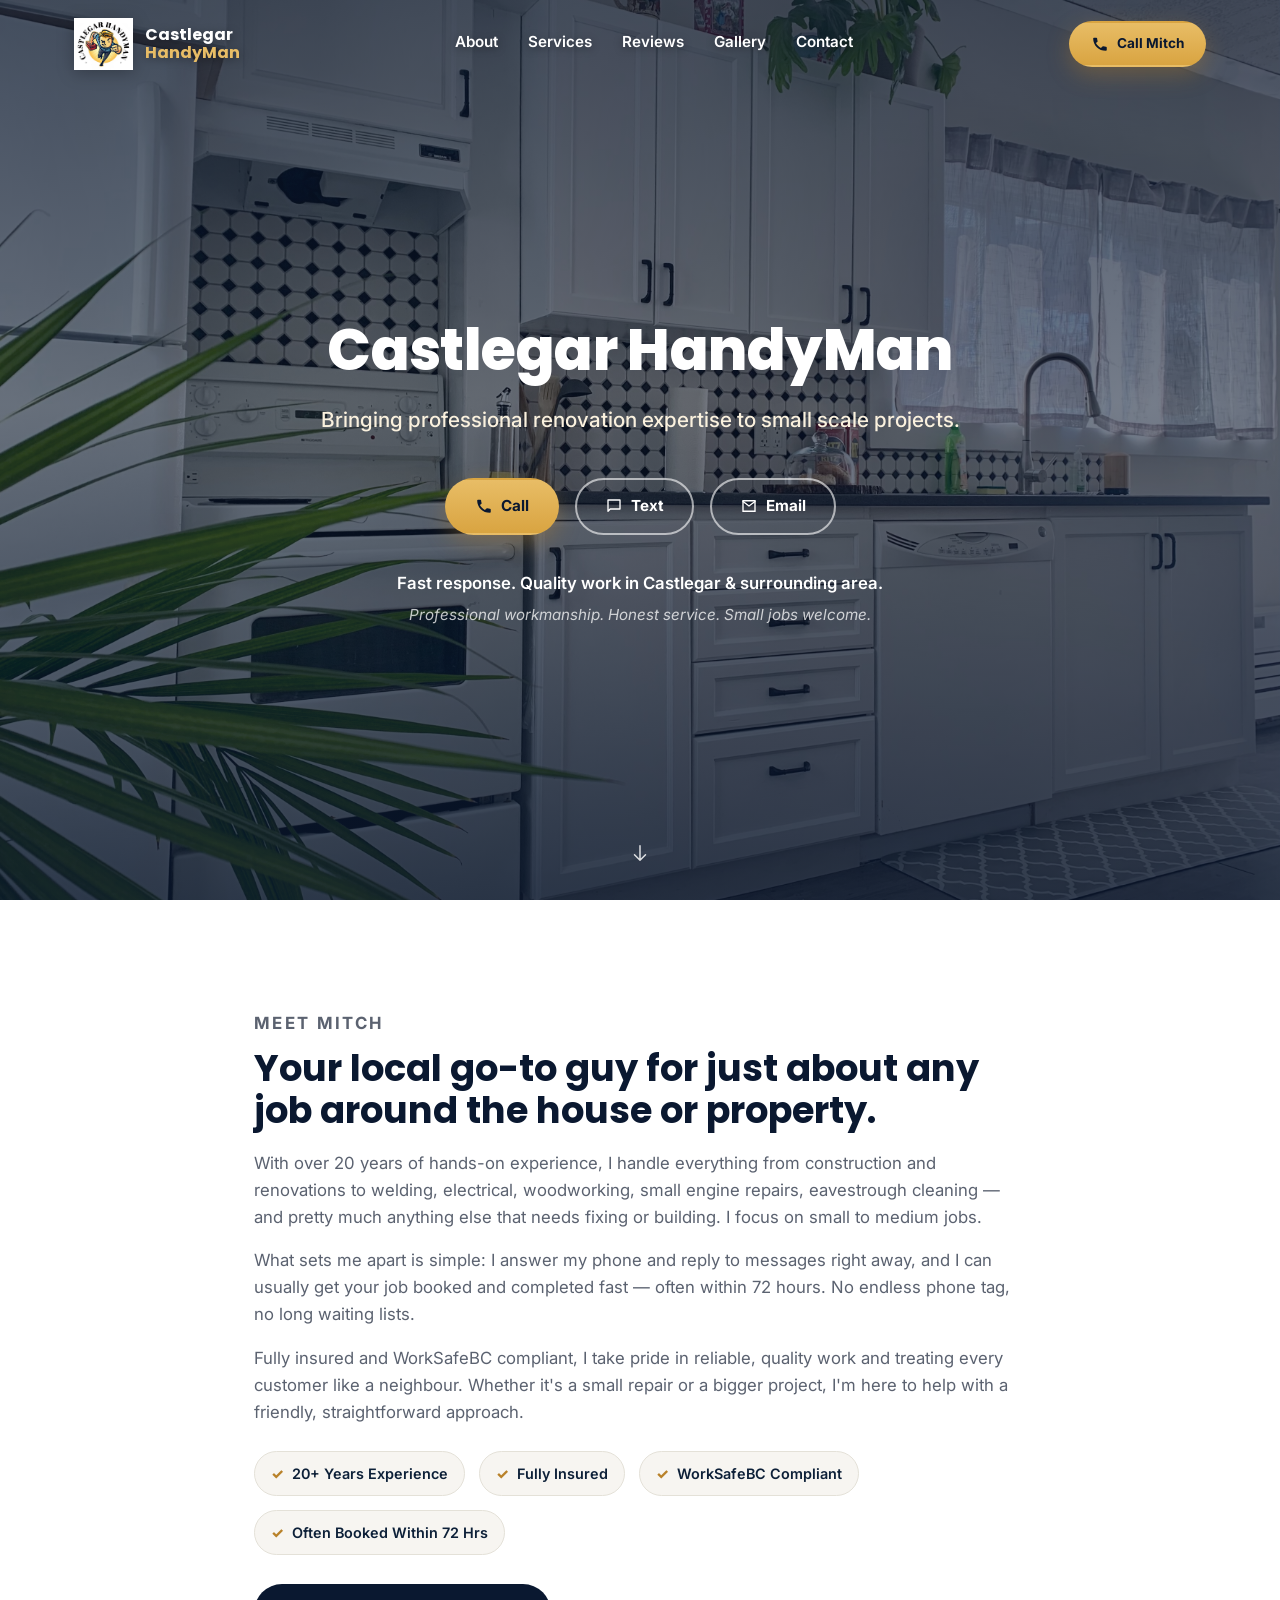
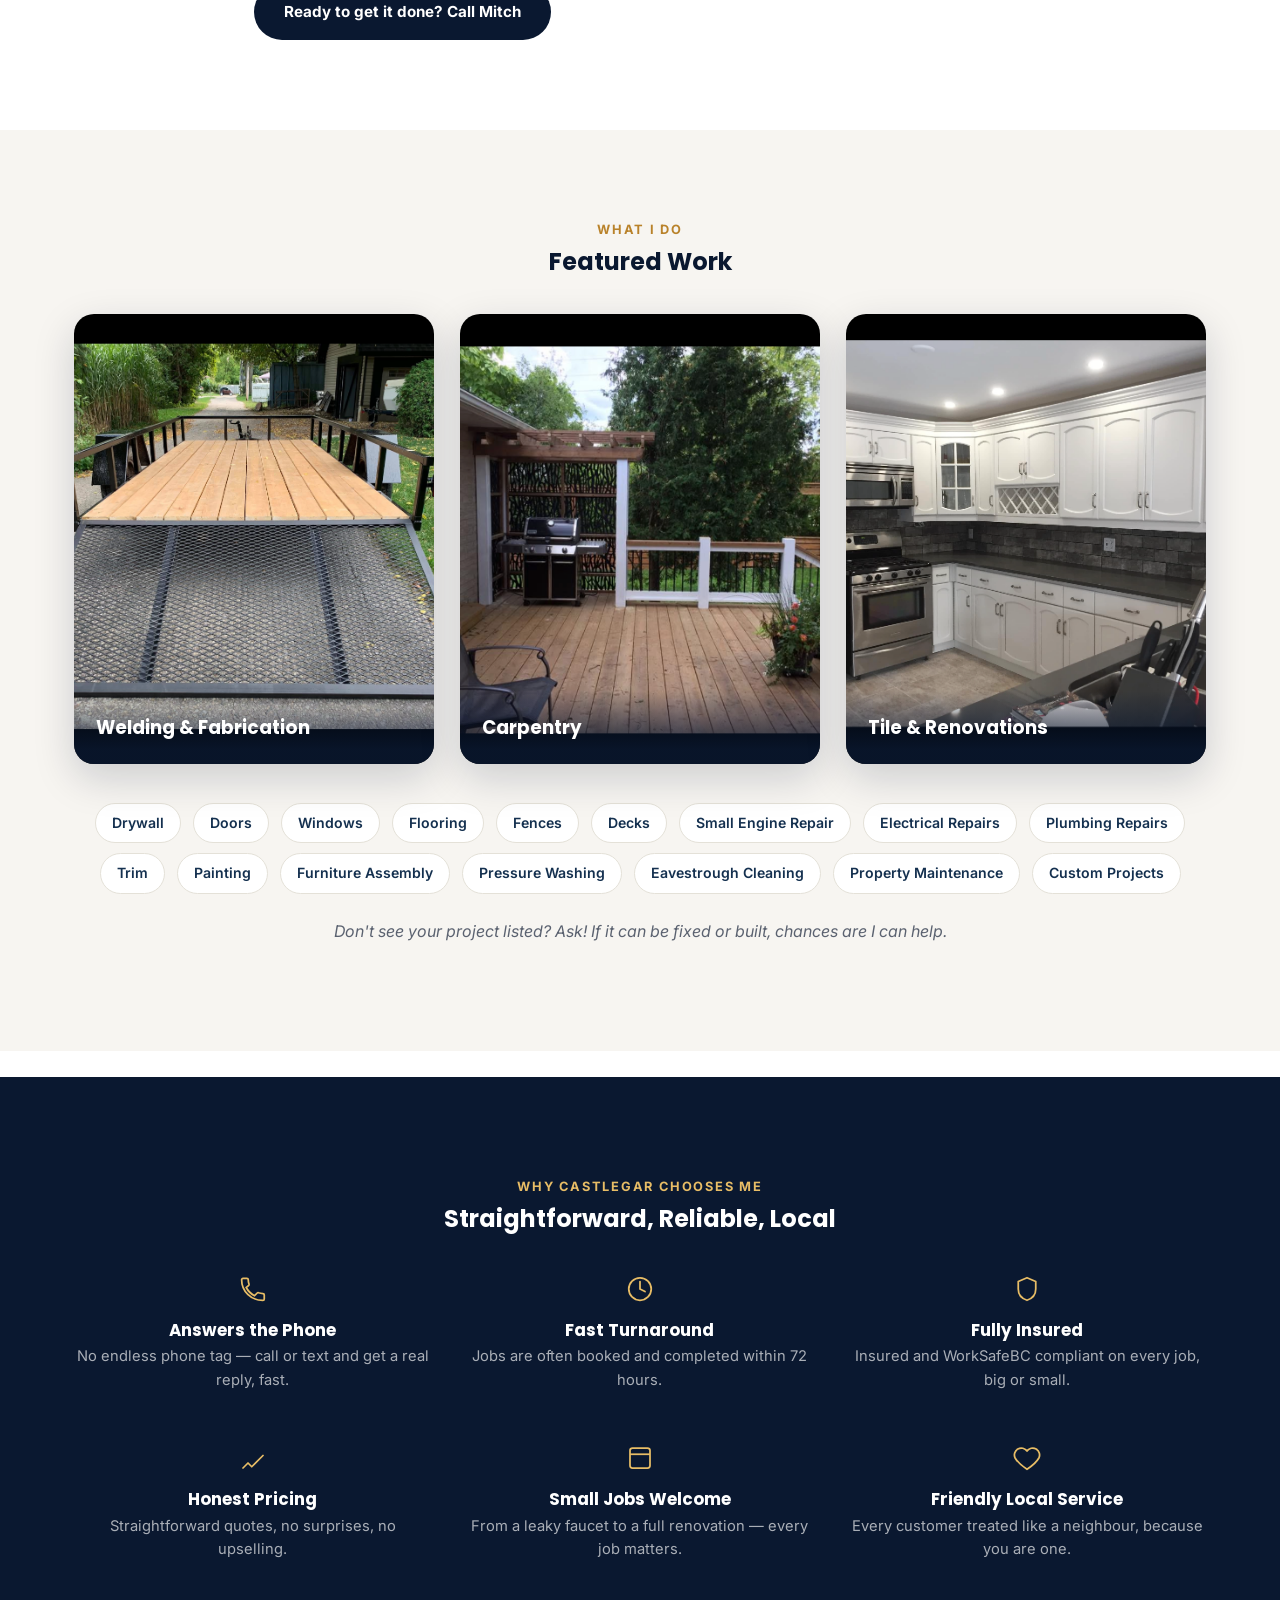
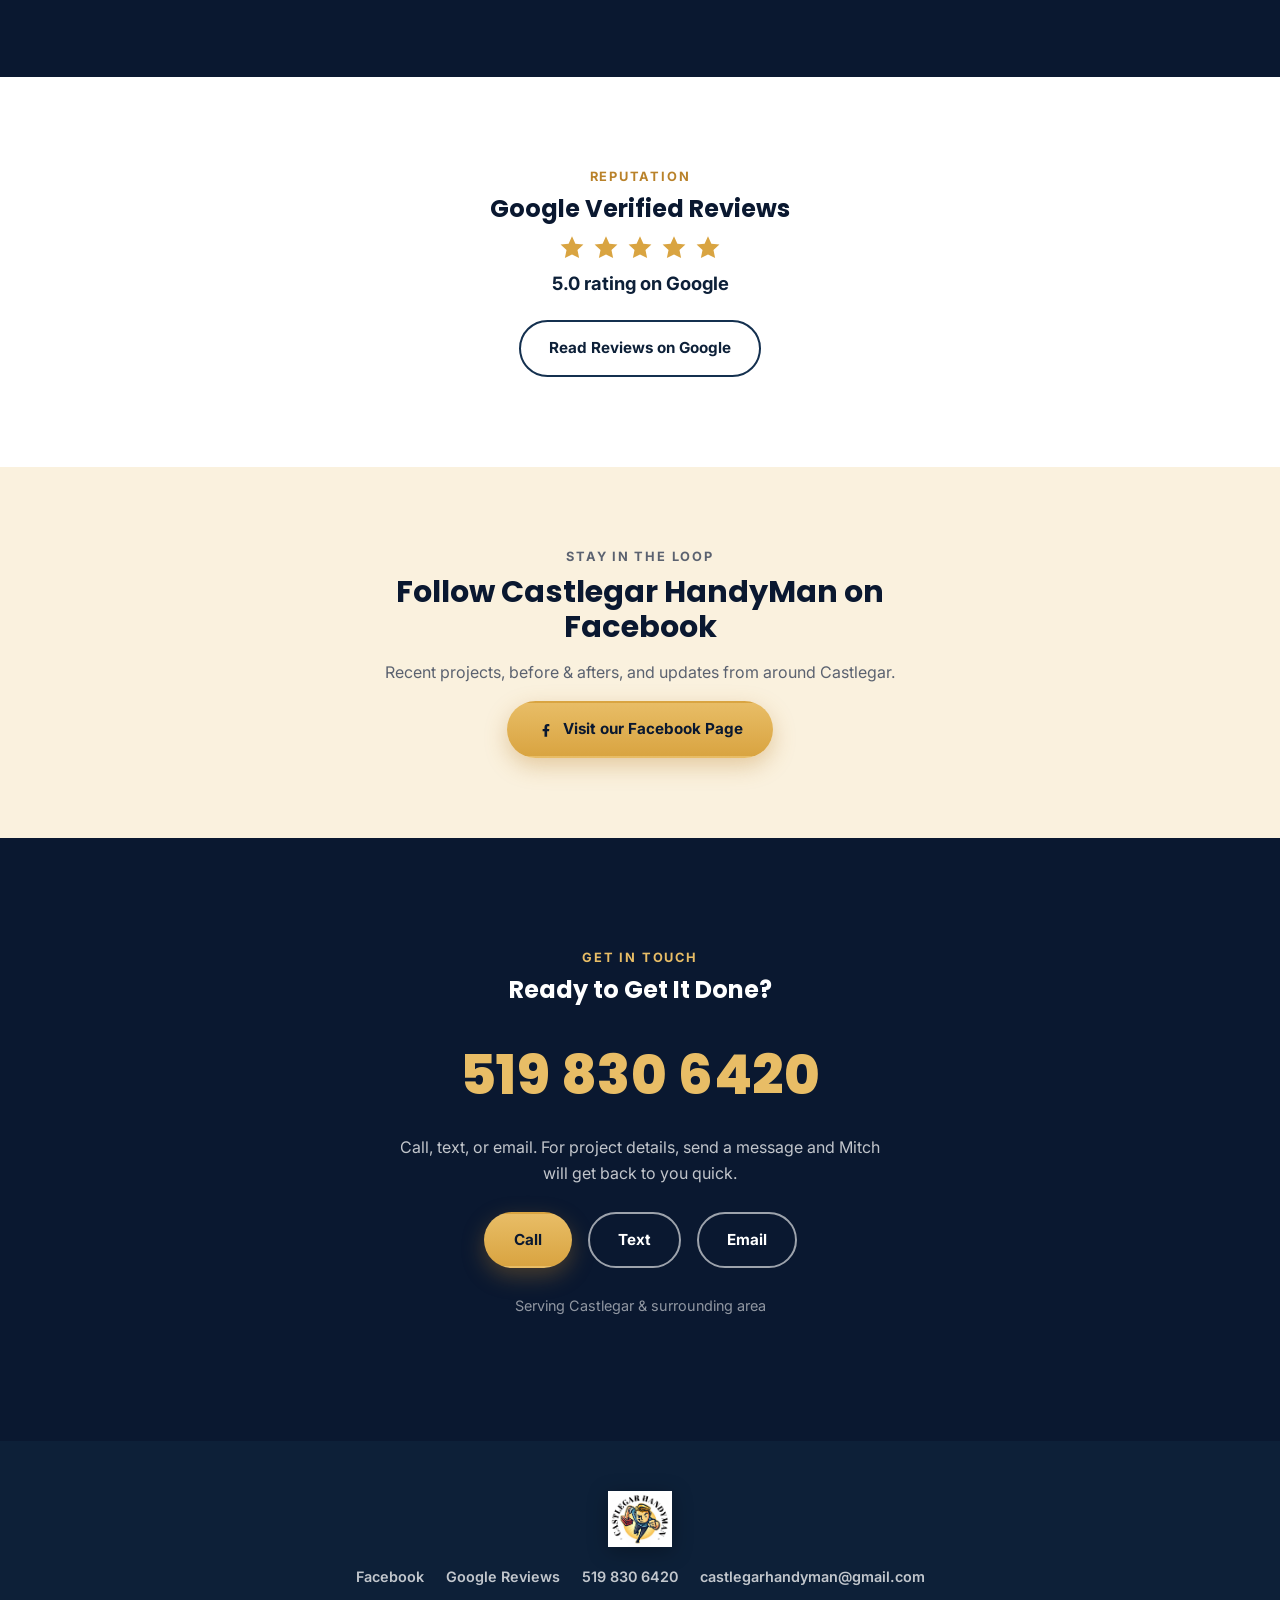
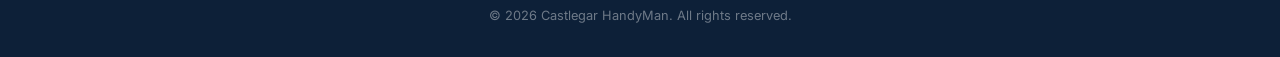
==== index.html @ 4999329b "Update index.html" ====
<!DOCTYPE html>
<html lang="en">
<head>
<meta charset="UTF-8">
<meta name="viewport" content="width=device-width, initial-scale=1.0">
<title>Castlegar HandyMan | Renovations, Repairs & Small Jobs in Castlegar BC</title>
<meta name="description" content="Castlegar HandyMan brings 20+ years of professional renovation and construction experience to small and medium jobs. Fully insured, WorkSafeBC compliant, fast response. Serving Castlegar & surrounding area.">
<meta name="keywords" content="Castlegar handyman, Castlegar renovations, Castlegar carpentry, Castlegar welding, small engine repair Castlegar, Castlegar contractor">
<link rel="canonical" href="https://castlegarhandyman.ca/">

<meta property="og:type" content="website">
<meta property="og:title" content="Castlegar HandyMan | Bringing professional renovation expertise to small scale projects">
<meta property="og:description" content="Fully insured, WorkSafeBC compliant handyman serving Castlegar & surrounding area. Fast response — often booked within 72 hours.">
<meta property="og:image" content="images/hero-kitchen.jpg">
<meta property="og:url" content="https://castlegarhandyman.ca/">

<!link rel="icon" type="image/png" href="images/logo.png"!>
<link rel="preconnect" href="https://fonts.googleapis.com">
<link rel="preconnect" href="https://fonts.gstatic.com" crossorigin>
<link href="https://fonts.googleapis.com/css2?family=Poppins:wght@600;700;800&family=Inter:wght@400;500;600;700&display=swap" rel="stylesheet">
<link rel="stylesheet" href="style.css">

<script type="application/ld+json">
{
  "@context": "https://schema.org",
  "@type": "HomeAndConstructionBusiness",
  "name": "Castlegar HandyMan",
  "image": "https://castlegarhandyman.ca/images/logo.png",
  "telephone": "+1-519-830-6420",
  "email": "castlegarhandyman@gmail.com",
  "url": "https://castlegarhandyman.ca/",
  "areaServed": "Castlegar, BC and surrounding area",
  "description": "Bringing professional renovation expertise to small scale projects. Construction, renovations, welding, electrical, woodworking, small engine repair and more.",
  "sameAs": [
    "https://www.facebook.com/p/Castlegar-HandyMan-61579093536670/"
  ]
}
</script>
</head>
<body>

<a class="skip-link" href="#main">Skip to content</a>

<!-- ============ HEADER / NAV ============ -->
<header class="site-header" id="siteHeader">
  <div class="header-inner">
    <a href="index.html" class="brand" aria-label="Castlegar HandyMan home">
      <img src="logo.png" alt="Castlegar HandyMan logo" class="brand-logo">
      <span class="brand-name">Castlegar<br><em>HandyMan</em></span>
    </a>

    <nav class="main-nav" id="mainNav" aria-label="Primary">
      <a href="index.html#about">About</a>
      <a href="index.html#services">Services</a>
      <a href="index.html#reviews">Reviews</a>
      <a href="gallery.html">Gallery</a>
      <a href="index.html#contact">Contact</a>
    </nav>

    <div class="header-cta">
      <a href="tel:15198306420" class="btn btn-gold btn-small">
        <svg viewBox="0 0 24 24" fill="none" width="18" height="18"><path d="M6.6 10.8c1.4 2.8 3.8 5.1 6.6 6.6l2.2-2.2c.3-.3.7-.4 1-.2 1.1.4 2.3.6 3.5.6.6 0 1.1.5 1.1 1.1V20c0 .6-.5 1.1-1.1 1.1C10.3 21.1 2.9 13.7 2.9 4.6 2.9 4 3.4 3.5 4 3.5h3.1c.6 0 1.1.5 1.1 1.1 0 1.2.2 2.4.6 3.5.1.4 0 .8-.2 1L6.6 10.8z" fill="currentColor"/></svg>
        Call Mitch
      </a>
    </div>

    <button class="nav-toggle" id="navToggle" aria-label="Open menu" aria-expanded="false" aria-controls="mainNav">
      <span></span><span></span><span></span>
    </button>
  </div>
</header>

<main id="main">

  <!-- ============ HERO ============ -->
  <section class="hero">
    <div class="hero-media">
      <img src="hero-kitchen.jpeg" alt="Kitchen renovation completed by Castlegar HandyMan" loading="eager">
      <div class="hero-overlay"></div>
    </div>

    <div class="hero-content">
      <!img src="images/logo.png" alt="Castlegar HandyMan" class="hero-logo"!>
      <h1>Castlegar HandyMan</h1>
      <p class="hero-tagline">Bringing professional renovation expertise to small scale projects.</p>

      <div class="hero-actions">
        <a href="tel:15198306420" class="btn btn-gold">
          <svg viewBox="0 0 24 24" fill="none" width="18" height="18"><path d="M6.6 10.8c1.4 2.8 3.8 5.1 6.6 6.6l2.2-2.2c.3-.3.7-.4 1-.2 1.1.4 2.3.6 3.5.6.6 0 1.1.5 1.1 1.1V20c0 .6-.5 1.1-1.1 1.1C10.3 21.1 2.9 13.7 2.9 4.6 2.9 4 3.4 3.5 4 3.5h3.1c.6 0 1.1.5 1.1 1.1 0 1.2.2 2.4.6 3.5.1.4 0 .8-.2 1L6.6 10.8z" fill="currentColor"/></svg>
          Call
        </a>
        <a href="sms:15198306420" class="btn btn-outline-light">
          <svg viewBox="0 0 24 24" fill="none" width="18" height="18"><path d="M4 4h16v12H7l-3 3V4z" stroke="currentColor" stroke-width="1.8" stroke-linejoin="round"/></svg>
          Text
        </a>
        <a href="mailto:castlegarhandyman@gmail.com" class="btn btn-outline-light">
          <svg viewBox="0 0 24 24" fill="none" width="18" height="18"><path d="M4 5h16v14H4V5z" stroke="currentColor" stroke-width="1.8"/><path d="M4 6l8 6 8-6" stroke="currentColor" stroke-width="1.8" stroke-linecap="round" stroke-linejoin="round"/></svg>
          Email
        </a>
      </div>

      <p class="hero-sub">Fast response. Quality work in Castlegar &amp; surrounding area.</p>
      <p class="hero-promise">Professional workmanship. Honest service. Small jobs welcome.</p>
    </div>

    <a href="#about" class="scroll-cue" aria-label="Scroll to learn more">
      <svg viewBox="0 0 24 24" width="22" height="22" fill="none"><path d="M12 4v16M6 14l6 6 6-6" stroke="currentColor" stroke-width="1.6" stroke-linecap="round" stroke-linejoin="round"/></svg>
    </a>
  </section>

<!-- ============ ABOUT ============ -->
<section class="about" id="about">
  <div class="about-media">
    <!img src="logo.png" alt="Castlegar Handyman logo background" loading="lazy"!>
    <div class="about-overlay"></div>
  </div>
  
  <div class="section-inner about-grid">
    <div class="about-copy">
      <p class="eyebrow">Meet Mitch</p>
      <h2>Your local go-to guy for just about any job around the house or property.</h2>
      <p>With over 20 years of hands-on experience, I handle everything from construction and renovations to welding, electrical, woodworking, small engine repairs, eavestrough cleaning &mdash; and pretty much anything else that needs fixing or building. I focus on small to medium jobs.</p>
      <p>What sets me apart is simple: I answer my phone and reply to messages right away, and I can usually get your job booked and completed fast &mdash; often within 72 hours. No endless phone tag, no long waiting lists.</p>
      <p>Fully insured and WorkSafeBC compliant, I take pride in reliable, quality work and treating every customer like a neighbour. Whether it's a small repair or a bigger project, I'm here to help with a friendly, straightforward approach.</p>

      <div class="badge-row">
        <div class="badge"><span class="badge-check">&#10003;</span> 20+ Years Experience</div>
        <div class="badge"><span class="badge-check">&#10003;</span> Fully Insured</div>
        <div class="badge"><span class="badge-check">&#10003;</span> WorkSafeBC Compliant</div>
        <div class="badge"><span class="badge-check">&#10003;</span> Often Booked Within 72 Hrs</div>
      </div>

      <a href="tel:15198306420" class="btn btn-dark">Ready to get it done? Call Mitch</a>
    </div>
  </div>
</section>

    <!-- ============ SERVICES ============ -->
  <section class="services" id="services">
    <div class="section-inner">
      <p class="eyebrow center">What I Do</p>
      <h2 class="center">Featured Work</h2>

      <div class="service-cards">
        <article class="service-card">
          <img src="trailer.png" alt="Custom trailer welding and fabrication by Castlegar HandyMan" loading="lazy">
          <div class="service-card-label">
            <h3>Welding &amp; Fabrication</h3>
          </div>
        </article>
        <article class="service-card">
          <img src="deck.png" alt="Deck and pergola carpentry built by Castlegar HandyMan" loading="lazy">
          <div class="service-card-label">
            <h3>Carpentry</h3>
          </div>
        </article>
        <article class="service-card">
          <img src="kitchen.png" alt="Kitchen tile and renovation work by Castlegar HandyMan" loading="lazy">
          <div class="service-card-label">
            <h3>Tile &amp; Renovations</h3>
          </div>
        </article>
      </div>

      <div class="service-list">
        <span>Drywall</span><span>Doors</span><span>Windows</span><span>Flooring</span>
        <span>Fences</span><span>Decks</span><span>Small Engine Repair</span><span>Electrical Repairs</span>
        <span>Plumbing Repairs</span><span>Trim</span><span>Painting</span><span>Furniture Assembly</span>
        <span>Pressure Washing</span><span>Eavestrough Cleaning</span><span>Property Maintenance</span><span>Custom Projects</span>
      </div>

      <p class="service-footnote">Don't see your project listed? Ask! If it can be fixed or built, chances are I can help.</p>
    </div>
  </section> 
  
  <!-- ============ WHY CHOOSE ============ -->
  <section class="why" id="why">
    <div class="section-inner">
      <p class="eyebrow center light">Why Castlegar Chooses Me</p>
      <h2 class="center light">Straightforward, Reliable, Local</h2>

      <div class="why-grid">
        <div class="why-item">
          <svg viewBox="0 0 24 24" width="30" height="30" fill="none"><path d="M6.6 10.8c1.4 2.8 3.8 5.1 6.6 6.6l2.2-2.2c.3-.3.7-.4 1-.2 1.1.4 2.3.6 3.5.6.6 0 1.1.5 1.1 1.1V20c0 .6-.5 1.1-1.1 1.1C10.3 21.1 2.9 13.7 2.9 4.6 2.9 4 3.4 3.5 4 3.5h3.1c.6 0 1.1.5 1.1 1.1 0 1.2.2 2.4.6 3.5.1.4 0 .8-.2 1L6.6 10.8z" stroke="currentColor" stroke-width="1.4"/></svg>
          <h3>Answers the Phone</h3>
          <p>No endless phone tag &mdash; call or text and get a real reply, fast.</p>
        </div>
        <div class="why-item">
          <svg viewBox="0 0 24 24" width="30" height="30" fill="none"><path d="M12 6v6l4 2" stroke="currentColor" stroke-width="1.4" stroke-linecap="round"/><circle cx="12" cy="12" r="9" stroke="currentColor" stroke-width="1.4"/></svg>
          <h3>Fast Turnaround</h3>
          <p>Jobs are often booked and completed within 72 hours.</p>
        </div>
        <div class="why-item">
          <svg viewBox="0 0 24 24" width="30" height="30" fill="none"><path d="M12 3l7 3v6c0 4.5-3 7.7-7 9-4-1.3-7-4.5-7-9V6l7-3z" stroke="currentColor" stroke-width="1.4" stroke-linejoin="round"/></svg>
          <h3>Fully Insured</h3>
          <p>Insured and WorkSafeBC compliant on every job, big or small.</p>
        </div>
        <div class="why-item">
          <svg viewBox="0 0 24 24" width="30" height="30" fill="none"><path d="M4 20l4-4 3 3 9-9" stroke="currentColor" stroke-width="1.4" stroke-linecap="round" stroke-linejoin="round"/></svg>
          <h3>Honest Pricing</h3>
          <p>Straightforward quotes, no surprises, no upselling.</p>
        </div>
        <div class="why-item">
          <svg viewBox="0 0 24 24" width="30" height="30" fill="none"><rect x="4" y="4" width="16" height="16" rx="2" stroke="currentColor" stroke-width="1.4"/><path d="M4 9h16" stroke="currentColor" stroke-width="1.4"/></svg>
          <h3>Small Jobs Welcome</h3>
          <p>From a leaky faucet to a full renovation &mdash; every job matters.</p>
        </div>
        <div class="why-item">
          <svg viewBox="0 0 24 24" width="30" height="30" fill="none"><path d="M12 21s-7-4.6-9.5-9A5.5 5.5 0 0112 6.5 5.5 5.5 0 0121.5 12c-2.5 4.4-9.5 9-9.5 9z" stroke="currentColor" stroke-width="1.4" stroke-linejoin="round"/></svg>
          <h3>Friendly Local Service</h3>
          <p>Every customer treated like a neighbour, because you are one.</p>
        </div>
      </div>
    </div>
  </section>

  <!-- ============ REVIEWS ============ -->
  <section class="reviews" id="reviews">
    <div class="section-inner reviews-inner">
      <p class="eyebrow center">Reputation</p>
      <h2 class="center">Google Verified Reviews</h2>
      <div class="stars" aria-label="5 out of 5 stars">
        <svg viewBox="0 0 24 24" width="28" height="28" fill="currentColor"><path d="M12 2l2.9 6.3 6.9.8-5.1 4.7 1.4 6.8L12 17.6 5.9 20.6l1.4-6.8L2.2 9.1l6.9-.8L12 2z"/></svg>
        <svg viewBox="0 0 24 24" width="28" height="28" fill="currentColor"><path d="M12 2l2.9 6.3 6.9.8-5.1 4.7 1.4 6.8L12 17.6 5.9 20.6l1.4-6.8L2.2 9.1l6.9-.8L12 2z"/></svg>
        <svg viewBox="0 0 24 24" width="28" height="28" fill="currentColor"><path d="M12 2l2.9 6.3 6.9.8-5.1 4.7 1.4 6.8L12 17.6 5.9 20.6l1.4-6.8L2.2 9.1l6.9-.8L12 2z"/></svg>
        <svg viewBox="0 0 24 24" width="28" height="28" fill="currentColor"><path d="M12 2l2.9 6.3 6.9.8-5.1 4.7 1.4 6.8L12 17.6 5.9 20.6l1.4-6.8L2.2 9.1l6.9-.8L12 2z"/></svg>
        <svg viewBox="0 0 24 24" width="28" height="28" fill="currentColor"><path d="M12 2l2.9 6.3 6.9.8-5.1 4.7 1.4 6.8L12 17.6 5.9 20.6l1.4-6.8L2.2 9.1l6.9-.8L12 2z"/></svg>
      </div>
      <p class="reviews-rating">5.0 rating on Google</p>
      <a href="https://share.google/ng1headg2SZYLKe1x" target="_blank" rel="noopener" class="btn btn-outline-dark">Read Reviews on Google</a>
    </div>
  </section>

  <!-- ============ FACEBOOK ============ -->
  <section class="facebook">
    <div class="section-inner facebook-inner">
      <div class="facebook-text">
        <p class="eyebrow">Stay in the Loop</p>
        <h2>Follow Castlegar HandyMan on Facebook</h2>
        <p>Recent projects, before &amp; afters, and updates from around Castlegar.</p>
        <a href="https://www.facebook.com/p/Castlegar-HandyMan-61579093536670/" target="_blank" rel="noopener" class="btn btn-gold">
          <svg viewBox="0 0 24 24" width="18" height="18" fill="currentColor"><path d="M13.5 21v-7.5H16l.4-3H13.5V8.4c0-.9.2-1.5 1.5-1.5H16.5V4.2C16.2 4.1 15.2 4 14 4c-2.4 0-4 1.5-4 4.2v2.3H7.5v3H10V21h3.5z"/></svg>
          Visit our Facebook Page
        </a>
      </div>
    </div>
  </section>

  <!-- ============ CONTACT ============ -->
  <section class="contact" id="contact">
    <div class="section-inner contact-inner">
      <p class="eyebrow light center">Get In Touch</p>
      <h2 class="light center">Ready to Get It Done?</h2>
      <a href="tel:15198306420" class="contact-phone">519 830 6420</a>
      <p class="contact-note">Call, text, or email. For project details, send a message and Mitch will get back to you quick.</p>

      <div class="contact-actions">
        <a href="tel:15198306420" class="btn btn-gold">Call</a>
        <a href="sms:15198306420" class="btn btn-outline-light">Text</a>
        <a href="mailto:castlegarhandyman@gmail.com" class="btn btn-outline-light">Email</a>
      </div>

      <p class="contact-area">Serving Castlegar &amp; surrounding area</p>
    </div>
  </section>

</main>

<!-- ============ FOOTER ============ -->
<footer class="site-footer">
  <div class="section-inner footer-inner">
    <img src="logo.png" alt="Castlegar HandyMan logo" class="footer-logo">
    <div class="footer-links">
      <a href="https://www.facebook.com/p/Castlegar-HandyMan-61579093536670/" target="_blank" rel="noopener">Facebook</a>
      <a href="https://share.google/ng1headg2SZYLKe1x" target="_blank" rel="noopener">Google Reviews</a>
      <a href="tel:15198306420">519 830 6420</a>
      <a href="mailto:castlegarhandyman@gmail.com">castlegarhandyman@gmail.com</a>
    </div>
    <p class="footer-copy">&copy; <span id="year"></span> Castlegar HandyMan. All rights reserved.</p>
  </div>
</footer>

<!-- ============ MOBILE FLOATING BAR ============ -->
<div class="floating-bar" id="floatingBar">
  <a href="tel:15198306420" class="floating-btn floating-call">
    <svg viewBox="0 0 24 24" width="18" height="18" fill="none"><path d="M6.6 10.8c1.4 2.8 3.8 5.1 6.6 6.6l2.2-2.2c.3-.3.7-.4 1-.2 1.1.4 2.3.6 3.5.6.6 0 1.1.5 1.1 1.1V20c0 .6-.5 1.1-1.1 1.1C10.3 21.1 2.9 13.7 2.9 4.6 2.9 4 3.4 3.5 4 3.5h3.1c.6 0 1.1.5 1.1 1.1 0 1.2.2 2.4.6 3.5.1.4 0 .8-.2 1L6.6 10.8z" fill="currentColor"/></svg>
    Call
  </a>
  <a href="sms:15198306420" class="floating-btn floating-text">
    <svg viewBox="0 0 24 24" width="18" height="18" fill="none"><path d="M4 4h16v12H7l-3 3V4z" stroke="currentColor" stroke-width="1.8" stroke-linejoin="round"/></svg>
    Text
  </a>
</div>

<script src="script.js"></script>
</body>
</html>
---- style.css ----
/* ==========================================================3
   CASTLEGAR HANDYMAN — DESIGN TOKENS
   Navy + gold pulled from the logo, white base, warm neutrals.
   ========================================================== */
:root{
  --navy-950: #0a1830;
  --navy-900: #0d2038;
  --navy-800: #14304f;
  --navy-700: #1f4266;
  --gold-600: #b9822a;
  --gold-500: #d9a441;
  --gold-400: #e8bd66;
  --gold-100: #faf1de;
  --white: #ffffff;
  --off-white: #f7f5f1;
  --stone-100: #efece5;
  --ink: #2a2e35;
  --ink-soft: #5b6270;
  --line: #e4e1d8;

  --font-display: 'Poppins', sans-serif;
  --font-body: 'Inter', sans-serif;

  --radius-sm: 6px;
  --radius-md: 12px;
  --radius-lg: 20px;
  --shadow-soft: 0 10px 30px rgba(10,24,48,0.12);
  --shadow-card: 0 14px 40px rgba(10,24,48,0.18);
  --container: 1180px;
}

*,*::before,*::after{ box-sizing: border-box; }
html{ scroll-behavior: smooth; }
body{
  margin:0;
  font-family: var(--font-body);
  color: var(--ink);
  background: var(--white);
  line-height: 1.6;
  -webkit-font-smoothing: antialiased;
}
img{ max-width:100%; display:block; }
a{ color: inherit; text-decoration:none; }
h1,h2,h3{ font-family: var(--font-display); margin:0 0 .5em; color: var(--navy-950); line-height:1.15; }
p{ margin:0 0 1em; }
.section-inner{ max-width: var(--container); margin: 0 auto; padding: 0 24px; }

@media (prefers-reduced-motion: reduce){
  html{ scroll-behavior:auto; }
  *{ animation-duration:.001ms !important; transition-duration:.001ms !important; }
}

.skip-link{
  position:absolute; left:-999px; top:0; background:var(--navy-950); color:var(--white);
  padding:12px 18px; z-index:200; border-radius: 0 0 8px 0;
}
.skip-link:focus{ left:0; }

/* ---------- Buttons ---------- */
.btn{
  display:inline-flex; align-items:center; gap:8px; justify-content:center;
  font-family: var(--font-body); font-weight:700; font-size:.95rem;
  padding: 14px 28px; border-radius: 999px; cursor:pointer; border:2px solid transparent;
  transition: transform .18s ease, box-shadow .18s ease, background .18s ease, color .18s ease;
  white-space: nowrap;
}
.btn:focus-visible{ outline: 3px solid var(--gold-400); outline-offset:3px; }
.btn-gold{ background: linear-gradient(180deg, var(--gold-400), var(--gold-500)); color: var(--navy-950); box-shadow: 0 8px 22px rgba(185,130,42,0.35); }
.btn-gold:hover{ transform: translateY(-2px); box-shadow: 0 12px 28px rgba(185,130,42,0.45); }
.btn-dark{ background: var(--navy-950); color: var(--white); }
.btn-dark:hover{ transform: translateY(-2px); box-shadow: var(--shadow-soft); }
.btn-outline-light{ border-color: rgba(255,255,255,0.6); color:var(--white); }
.btn-outline-light:hover{ background: rgba(255,255,255,0.12); transform: translateY(-2px); }
.btn-outline-dark{ border-color: var(--navy-800); color: var(--navy-900); }
.btn-outline-dark:hover{ background: var(--navy-950); color:var(--white); }
.btn-small{ padding: 10px 20px; font-size: .85rem; }

/* ---------- Header ---------- */
.site-header{
  position: fixed; top:0; left:0; right:0; z-index: 100;
  background: rgba(255,255,255,0.0);
  transition: background .3s ease, box-shadow .3s ease, padding .3s ease;
  padding: 18px 0;
}
.site-header.scrolled{
  background: rgba(255,255,255,0.88);
  backdrop-filter: blur(10px);
  box-shadow: 0 4px 24px rgba(10,24,48,0.08);
  padding: 10px 0;
}
.header-inner{
  max-width: var(--container); margin:0 auto; padding: 0 24px;
  display:flex; align-items:center; justify-content:space-between; gap:20px;
}
.brand{ display:flex; align-items:center; gap:12px; }
.brand-logo{ height:52px; width:auto; transition: height .3s ease; filter: drop-shadow(0 3px 8px rgba(0,0,0,0.25)); }
.site-header.scrolled .brand-logo{ height:40px; }
.brand-name{
  font-family: var(--font-display); font-weight:700; font-size:1rem; line-height:1.15;
  color: var(--white); text-shadow: 0 2px 10px rgba(0,0,0,0.4);
  transition: color .3s ease, text-shadow .3s ease;
}
.site-header.scrolled .brand-name{ color: var(--navy-950); text-shadow:none; }
.brand-name em{ font-style:normal; color: var(--gold-400); }
.site-header.scrolled .brand-name em{ color: var(--gold-600); }

.main-nav{ display:flex; gap:30px; }
.main-nav a{
  font-weight:600; font-size:.95rem; color: var(--white); text-shadow: 0 2px 8px rgba(0,0,0,0.4);
  position:relative; padding-bottom:4px; transition: color .3s ease, text-shadow .3s ease;
}
.site-header.scrolled .main-nav a{ color: var(--navy-900); text-shadow:none; }
.main-nav a::after{
  content:''; position:absolute; left:0; bottom:0; height:2px; width:0; background: var(--gold-500);
  transition: width .2s ease;
}
.main-nav a:hover::after{ width:100%; }
.main-nav a.active::after{ width:100%; }

.header-cta{ flex-shrink:0; }
.nav-toggle{ display:none; }

/* Mobile nav */
@media (max-width: 900px){
  .main-nav{
    position:fixed; top:0; right:0; height:100vh; width: min(78vw, 320px);
    background: var(--navy-950); flex-direction:column; gap:0; padding: 100px 30px 30px;
    transform: translateX(100%); transition: transform .35s ease; z-index:99;
  }
  .main-nav.open{ transform: translateX(0); }
  .main-nav a{ color: var(--white); text-shadow:none; padding: 16px 0; border-bottom: 1px solid rgba(255,255,255,0.1); }
  .header-cta{ display:none; }
  .nav-toggle{
    display:flex; flex-direction:column; justify-content:center; gap:5px;
    width:42px; height:42px; background:none; border:none; cursor:pointer; z-index:101;
  }
  .nav-toggle span{ display:block; height:2px; width:100%; background: var(--white); border-radius:2px; transition: transform .3s ease, opacity .3s ease, background .3s ease; }
  .site-header.scrolled .nav-toggle span{ background: var(--navy-950); }
  .nav-toggle.open span:nth-child(1){ transform: translateY(7px) rotate(45deg); }
  .nav-toggle.open span:nth-child(2){ opacity:0; }
  .nav-toggle.open span:nth-child(3){ transform: translateY(-7px) rotate(-45deg); }
  .nav-toggle.open span{ background: var(--white) !important; }
}

/* ---------- Hero ---------- */
.hero{
  position:relative; min-height: 100vh; min-height:100svh; display:flex; align-items:center; justify-content:center;
  overflow:hidden; text-align:center;
}
.hero-media{ position:absolute; inset:0; z-index:0; }
.hero-media img{ width:100%; height:100%; object-fit:cover; }
.hero-overlay{
  position:absolute; inset:0;
  background: linear-gradient(180deg, rgba(10,24,48,0.72) 0%, rgba(10,24,48,0.55) 45%, rgba(10,24,48,0.82) 100%);
}
.hero-content{ position:relative; z-index:1; max-width:720px; padding: 140px 24px 80px; color: var(--white); }
.hero-logo{
  height:120px; margin:0 auto 22px; filter: drop-shadow(0 10px 24px rgba(0,0,0,0.5));
  animation: fadeDown .8s ease both;
}
.hero h1{
  color:var(--white); font-size: clamp(2.2rem, 6vw, 3.6rem); font-weight:800; letter-spacing:-0.01em;
  margin-bottom:.35em; animation: fadeUp .8s ease .1s both;
}
.hero-tagline{ font-size: clamp(1.05rem, 2.4vw, 1.3rem); font-weight:500; color: var(--gold-100); margin-bottom:2em; animation: fadeUp .8s ease .2s both; }
.hero-actions{ display:flex; gap:16px; justify-content:center; flex-wrap:wrap; margin-bottom:2.2em; animation: fadeUp .8s ease .3s both; }
.hero-sub{ font-size:1.05rem; font-weight:600; margin-bottom:.4em; animation: fadeUp .8s ease .4s both; }
.hero-promise{ font-size:.95rem; color: rgba(255,255,255,0.75); font-style:italic; animation: fadeUp .8s ease .5s both; }

@keyframes fadeUp{ from{ opacity:0; transform: translateY(16px);} to{ opacity:1; transform:translateY(0);} }
@keyframes fadeDown{ from{ opacity:0; transform: translateY(-16px);} to{ opacity:1; transform:translateY(0);} }

.scroll-cue{
  position:absolute; bottom:28px; left:50%; transform:translateX(-50%); z-index:1;
  color: rgba(255,255,255,0.85); animation: bounce 2.2s ease-in-out infinite;
}
@keyframes bounce{ 0%,100%{ transform: translate(-50%,0);} 50%{ transform: translate(-50%,8px);} }


/* ---------- About ---------- */
.about{
  padding: 110px 0 90px;
  position: relative;
  overflow: hidden;
  background: var(--white) 
}

.about-media{ position:absolute; inset:0; z-index:0; }
.about-media img{ width:100%; height:100%; object-fit:cover; }
}
.about::before{
  content: '';
  position: absolute;
  inset: 0;
  background: linear-gradient(180deg, 
    rgba(255,255,255,0.88) 0%, 
    rgba(255,255,255,0.92) 35%, 
    rgba(255,255,255,0.90) 65%, 
    rgba(255,255,255,0.85) 100%);
  z-index: 1;
}

.about-grid{
  max-width: 820px;
  position: relative;
  z-index: 2;
}
.about-grid{ max-width: 820px; }
.about-grid{ max-width: 820px; }
.eyebrow{
  font-family: var(--font-body); font-weight:700; text-transform:uppercase; letter-spacing:.14em;
  font-size:.8rem; color: var(--gold-600); margin-bottom:.6em;
}
.eyebrow.light{ color: var(--gold-400); }
.eyebrow.center, h2.center{ text-align:center; }
.about h2{ font-size: clamp(1.6rem, 3.6vw, 2.3rem); }
.about p{ color: var(--ink-soft); font-size:1.05rem; }
.badge-row{ display:flex; flex-wrap:wrap; gap:14px; margin: 1.6em 0 1.8em; }
.badge{
  display:flex; align-items:center; gap:8px; background: var(--off-white); border:1px solid var(--line);
  padding: 10px 16px; border-radius: 999px; font-weight:600; font-size:.9rem; color: var(--navy-900);
}
.badge-check{ color: var(--gold-600); font-weight:800; }

/* ---------- Services ---------- */
.services{ padding: 90px 0; background: var(--off-white); }
.service-cards{ display:grid; grid-template-columns: repeat(3, 1fr); gap:26px; margin: 2.4em 0; }
.service-card{
  position:relative; border-radius: var(--radius-lg); overflow:hidden; aspect-ratio: 4/5;
  box-shadow: var(--shadow-card); cursor:default;
}
.service-card img{ width:100%; height:100%; object-fit:cover; transition: transform .5s ease; }
.service-card:hover img{ transform: scale(1.06); }
.service-card-label{
  position:absolute; inset:auto 0 0 0; padding: 26px 22px;
  background: linear-gradient(180deg, rgba(10,24,48,0) 0%, rgba(10,24,48,0.85) 80%);
}
.service-card-label h3{ color:var(--white); font-size:1.15rem; margin:0; }

.service-list{
  display:flex; flex-wrap:wrap; gap:10px 12px; justify-content:center; margin: 2em 0 1.6em;
}
.service-list span{
  background: var(--white); border:1px solid var(--line); padding: 8px 16px; border-radius:999px;
  font-size:.88rem; font-weight:600; color: var(--navy-800);
}
.service-footnote{ text-align:center; color: var(--ink-soft); font-style:italic; }

/* ---------- Why choose ---------- */
.why{ padding: 100px 0; background: var(--navy-950); }
h2.light, .light{ color: var(--white); }
.why-grid{ display:grid; grid-template-columns: repeat(3, 1fr); gap: 36px 30px; margin-top: 2.6em; }
.why-item{ text-align:center; color: rgba(255,255,255,0.85); }
.why-item svg{ color: var(--gold-400); margin-bottom:.6em; }
.why-item h3{ color:var(--white); font-size:1.05rem; margin-bottom:.3em; }
.why-item p{ font-size:.92rem; color: rgba(255,255,255,0.65); }

/* ---------- Reviews ---------- */
.reviews{ padding: 90px 0; background: var(--white); text-align:center; }
.reviews-inner{ max-width: 640px; }
.stars{ display:flex; gap:6px; justify-content:center; color: var(--gold-500); margin: .4em 0; }
.reviews-rating{ font-weight:700; font-size:1.15rem; color: var(--navy-900); margin-bottom:1.2em; }

/* ---------- Facebook ---------- */
.facebook{ padding: 80px 0; background: var(--gold-100); }
.facebook-inner{ max-width:640px; text-align:center; }
.facebook h2{ font-size: clamp(1.4rem, 3vw, 1.9rem); }
.facebook p{ color: var(--ink-soft); }

/* ---------- Contact ---------- */
.contact{ padding: 110px 0; background: var(--navy-950); text-align:center; }
.contact-phone{
  display:inline-block; font-family: var(--font-display); font-weight:800; color: var(--gold-400);
  font-size: clamp(2.2rem, 7vw, 3.4rem); margin: .3em 0; letter-spacing:.01em;
}
.contact-note{ color: rgba(255,255,255,0.75); max-width:480px; margin:0 auto 1.6em; }
.contact-actions{ display:flex; gap:16px; justify-content:center; flex-wrap:wrap; margin-bottom:1.6em; }
.contact-area{ color: rgba(255,255,255,0.55); font-size:.9rem; }

/* ---------- Footer ---------- */
.site-footer{ background: var(--navy-900); padding: 50px 0 30px; }
.footer-inner{ display:flex; flex-direction:column; align-items:center; gap:18px; text-align:center; }
.footer-logo{ height:56px; filter: drop-shadow(0 4px 10px rgba(0,0,0,0.3)); }
.footer-links{ display:flex; gap:22px; flex-wrap:wrap; justify-content:center; }
.footer-links a{ color: rgba(255,255,255,0.75); font-weight:600; font-size:.9rem; }
.footer-links a:hover{ color: var(--gold-400); }
.footer-copy{ color: rgba(255,255,255,0.4); font-size:.8rem; margin:0; }

/* ---------- Floating mobile bar ---------- */
.floating-bar{
  position:fixed; left:0; right:0; bottom:0; z-index: 90; display:none;
  grid-template-columns: 1fr 1fr; gap:1px; background: var(--line);
  box-shadow: 0 -6px 20px rgba(0,0,0,0.15);
  transform: translateY(100%); transition: transform .3s ease;
}
.floating-bar.visible{ transform: translateY(0); }
.floating-btn{
  display:flex; align-items:center; justify-content:center; gap:8px;
  padding: 16px 0; font-weight:700; font-size:.95rem;
}
.floating-call{ background: var(--gold-500); color: var(--navy-950); }
.floating-text{ background: var(--navy-950); color: var(--white); }

@media (max-width: 720px){
  .floating-bar{ display:grid; }
  .site-footer{ padding-bottom: 90px; }
  .service-cards{ grid-template-columns: 1fr; }
  .why-grid{ grid-template-columns: 1fr 1fr; }
  .hero-content{ padding-top:120px; }
}
@media (max-width: 480px){
  .why-grid{ grid-template-columns: 1fr; }
  .hero-actions .btn{ padding: 13px 20px; font-size:.88rem; }
}
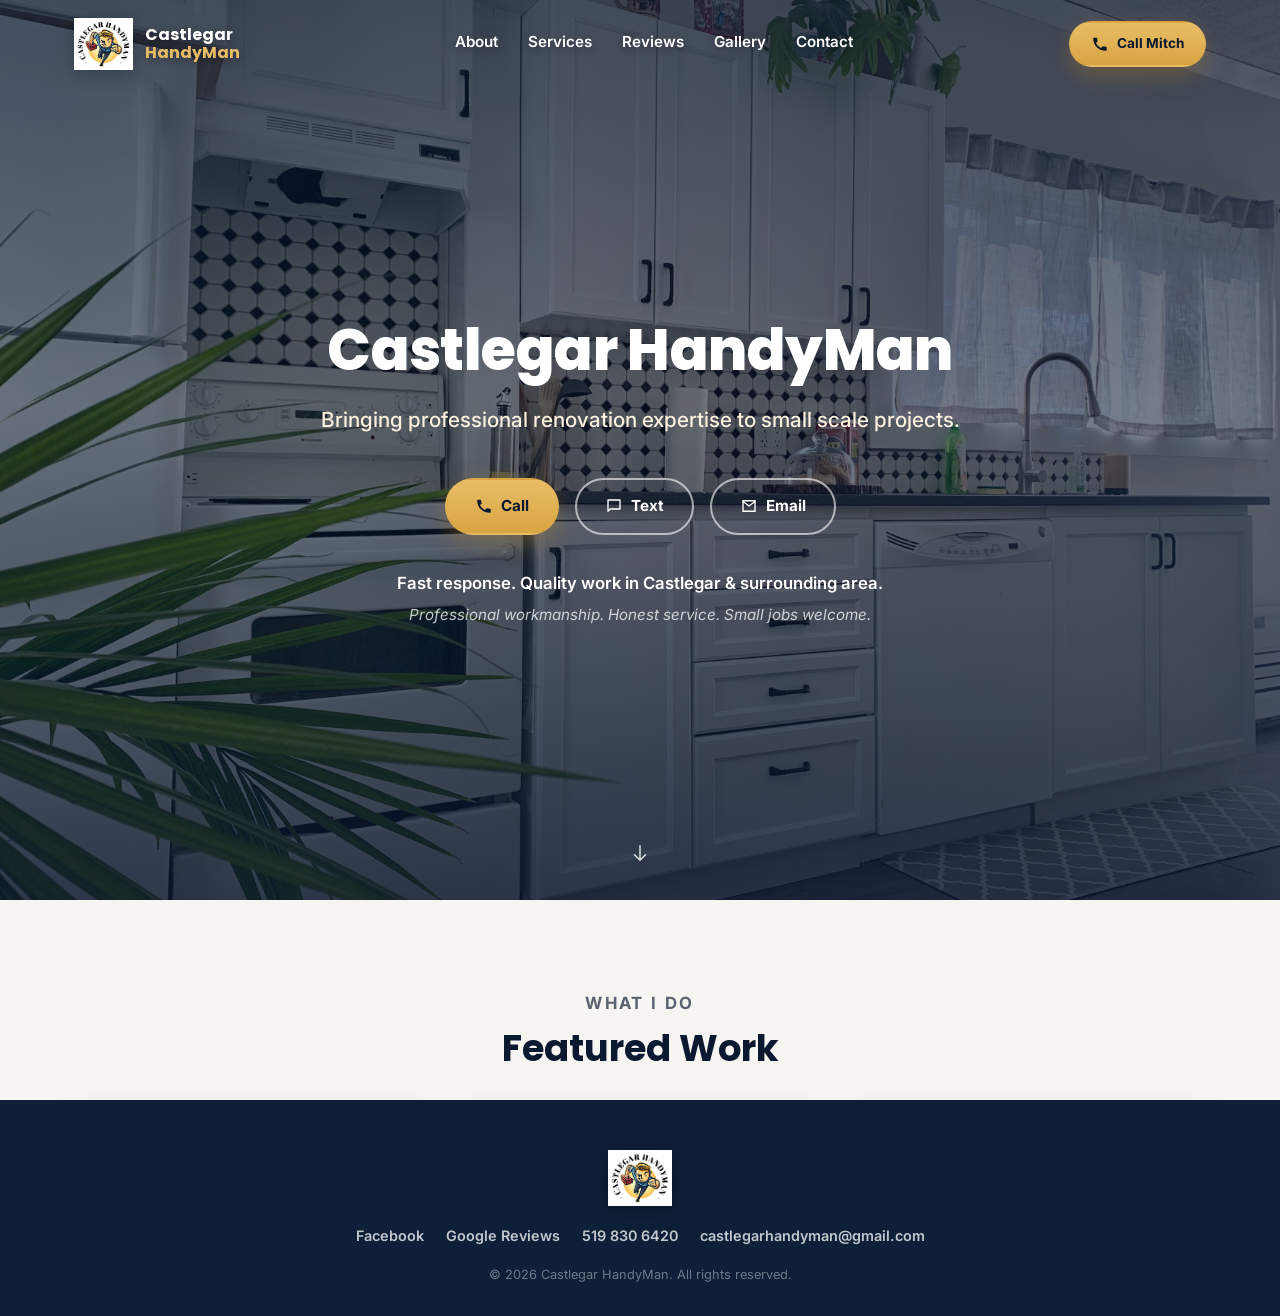
==== commit 6d0e14d4: "Update index.html" ====
--- a/index.html
+++ b/index.html
@@ -111,7 +111,7 @@
 <!-- ============ ABOUT ============ -->
 <section class="about" id="about">
   <div class="about-media">
-    <!img src="logo.png" alt="Castlegar Handyman logo background" loading="lazy"!>
+    <!-- <img src="logo.png" alt="Castlegar Handyman logo background" loading="lazy">
     <div class="about-overlay"></div>
   </div>
   
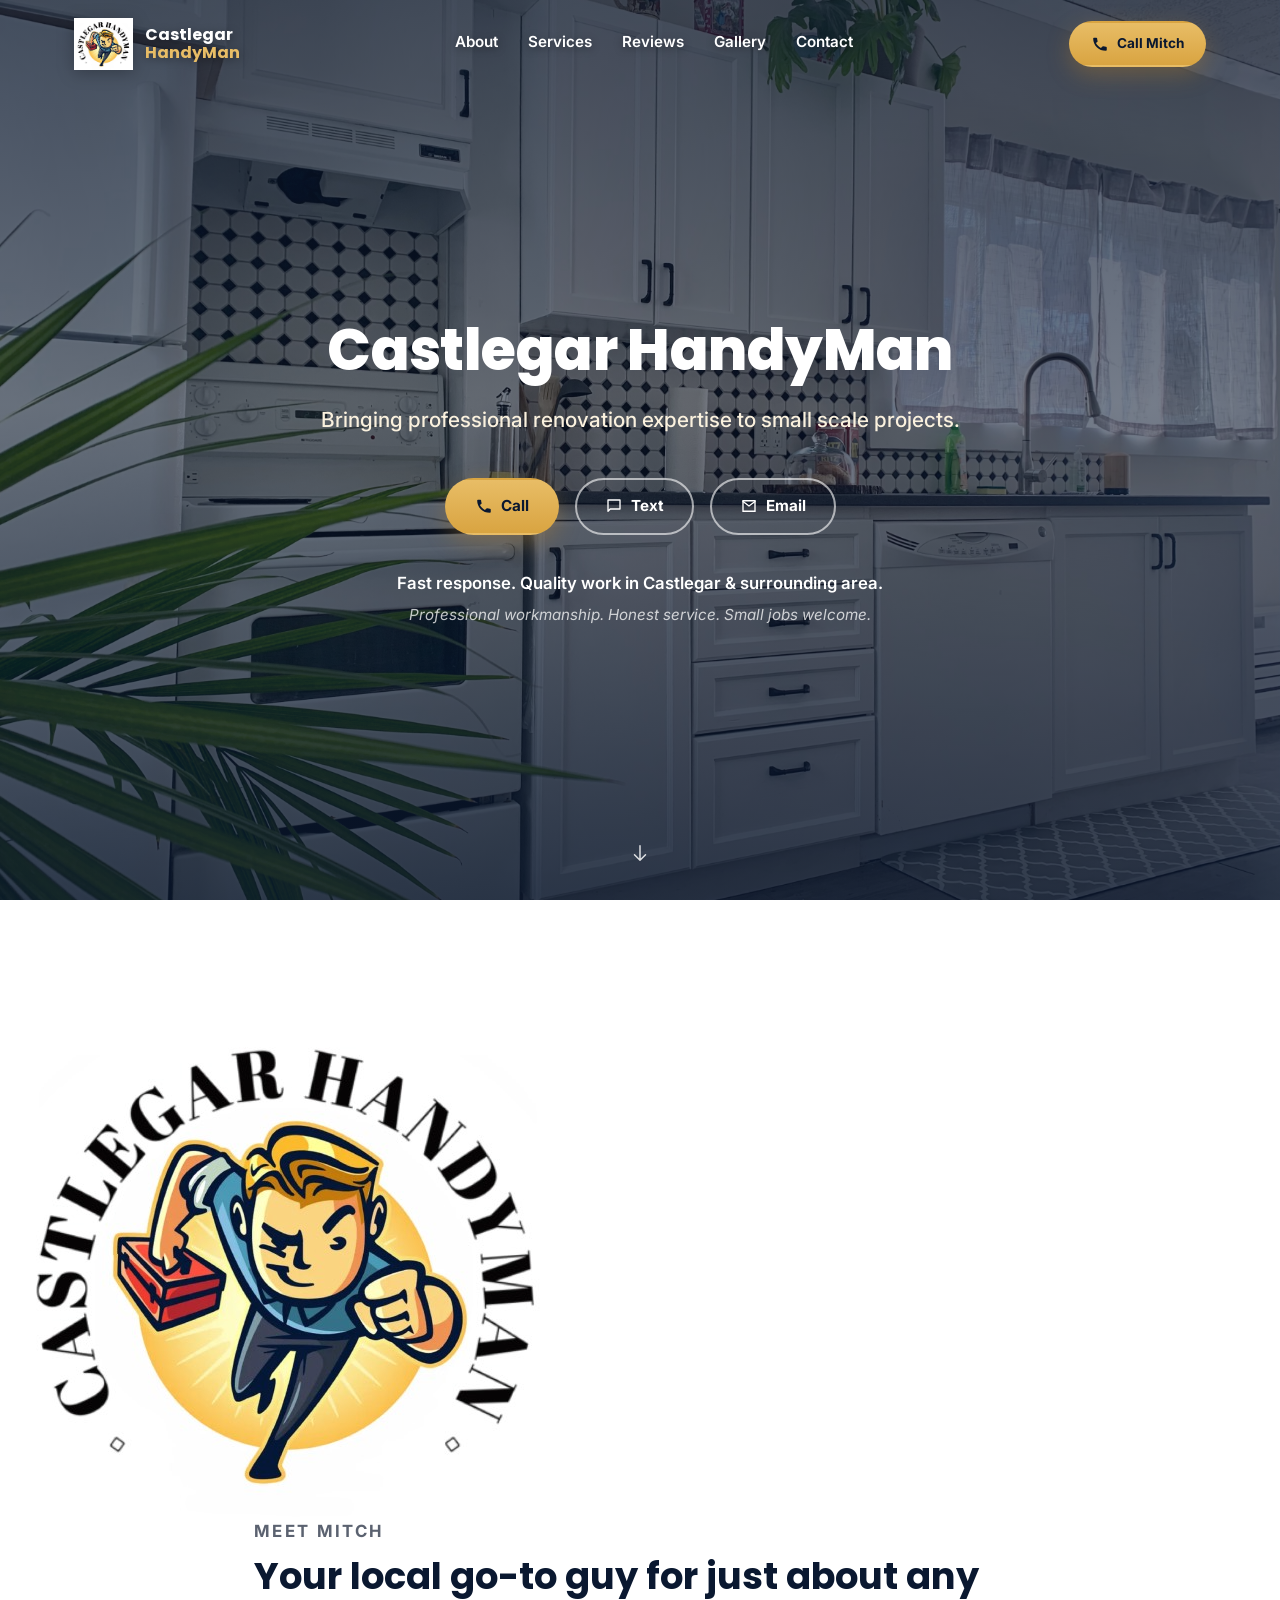
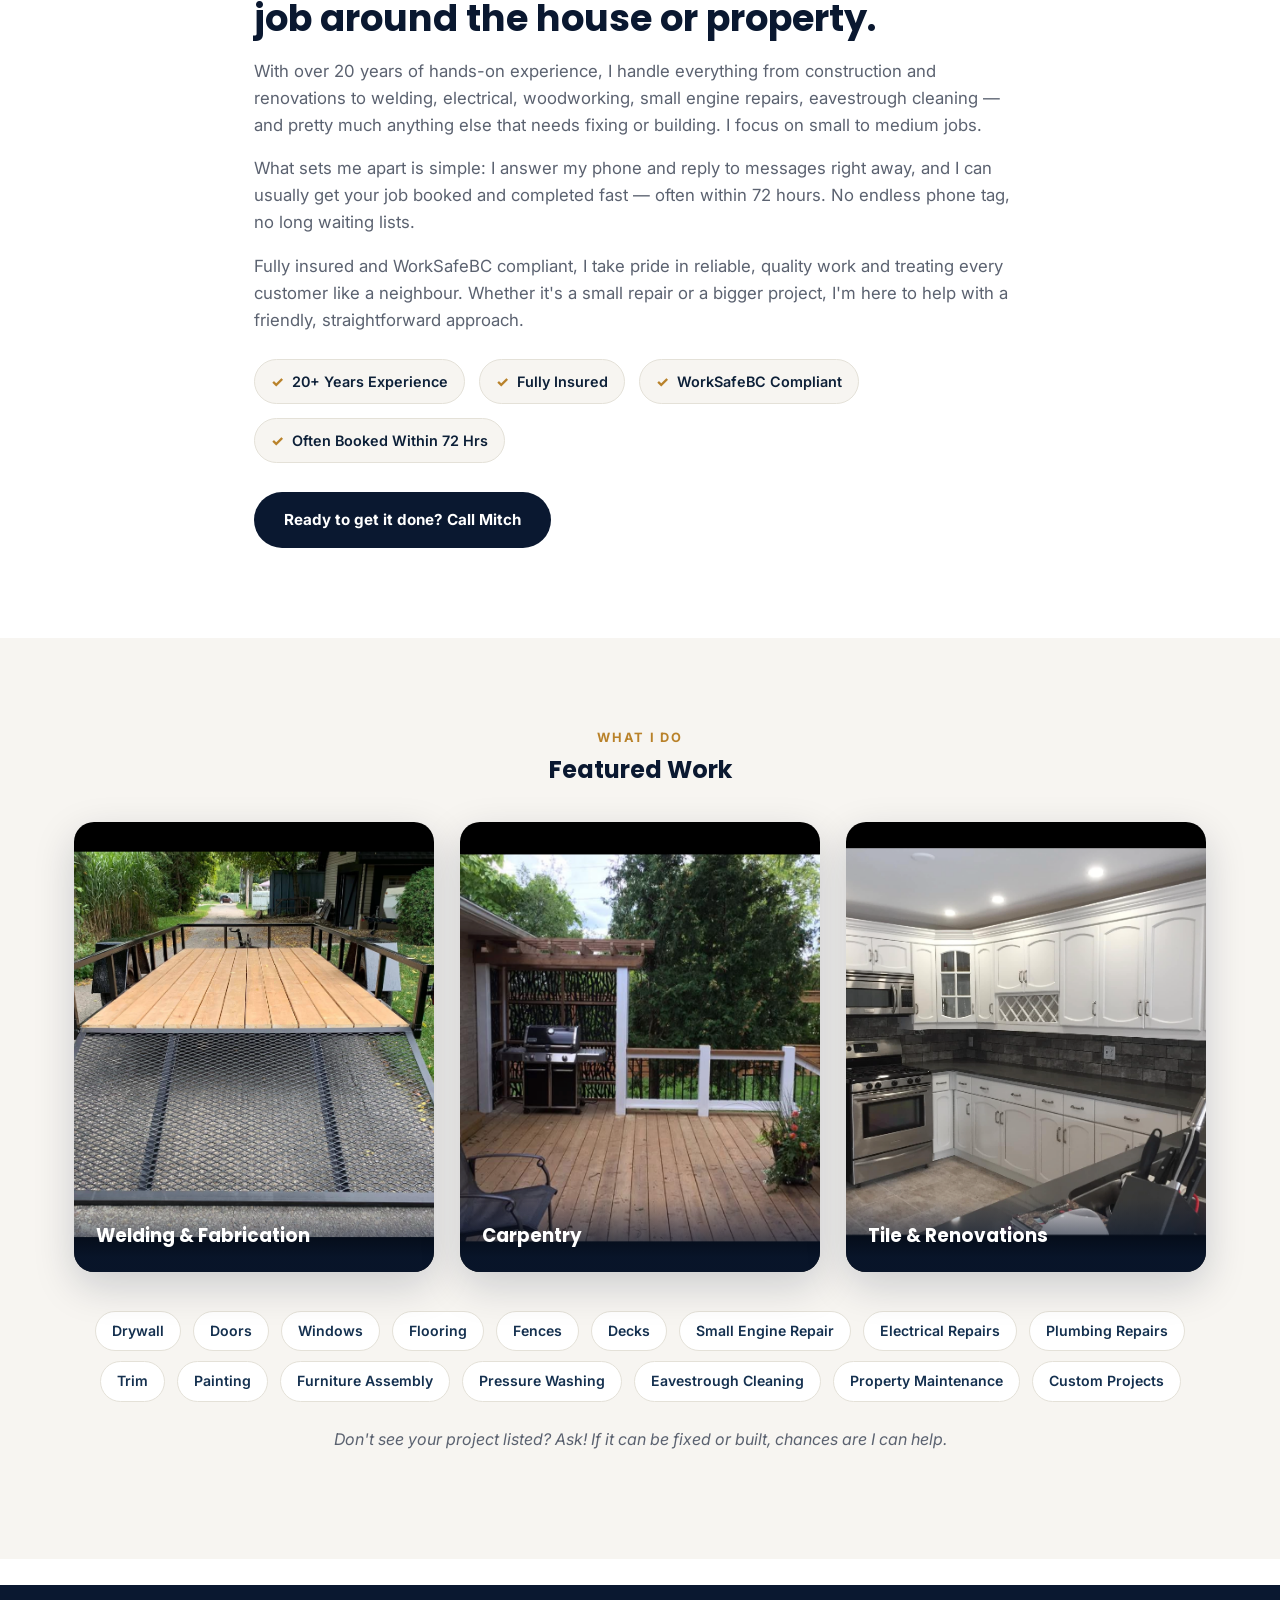
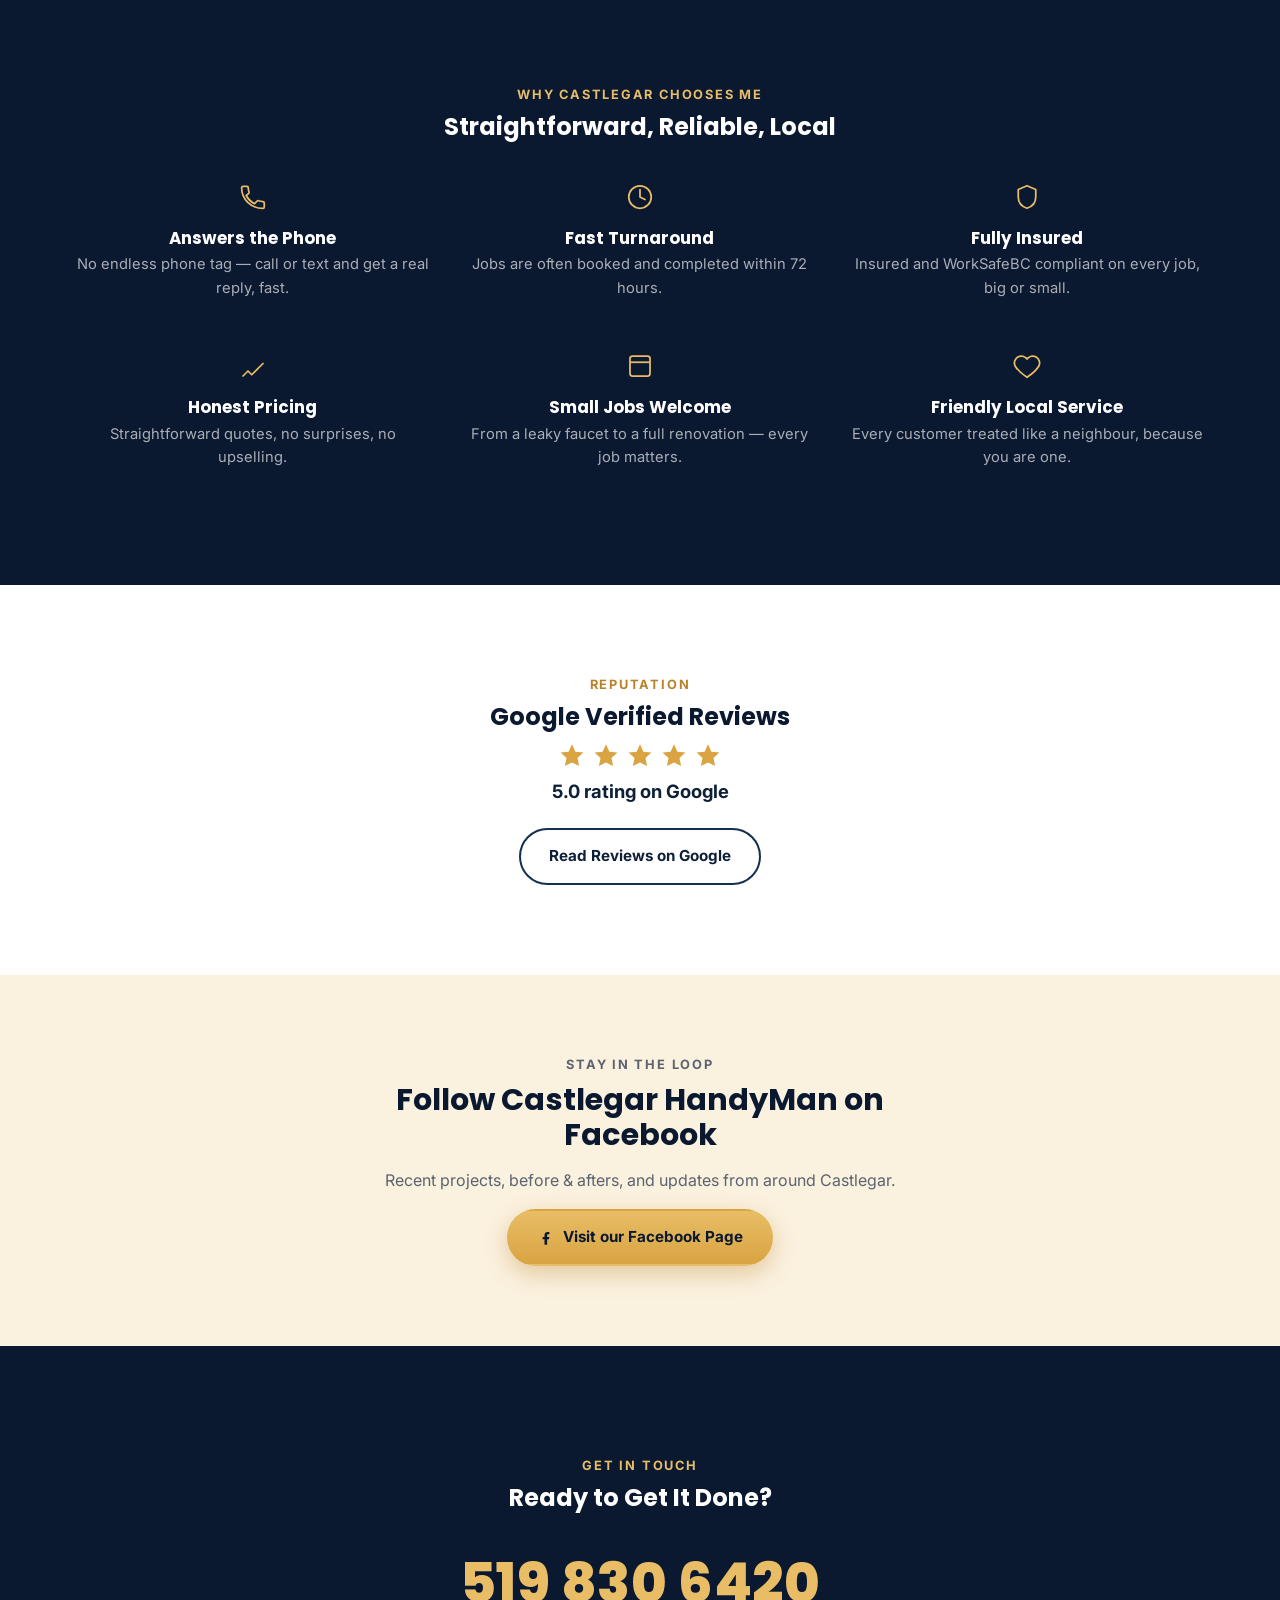
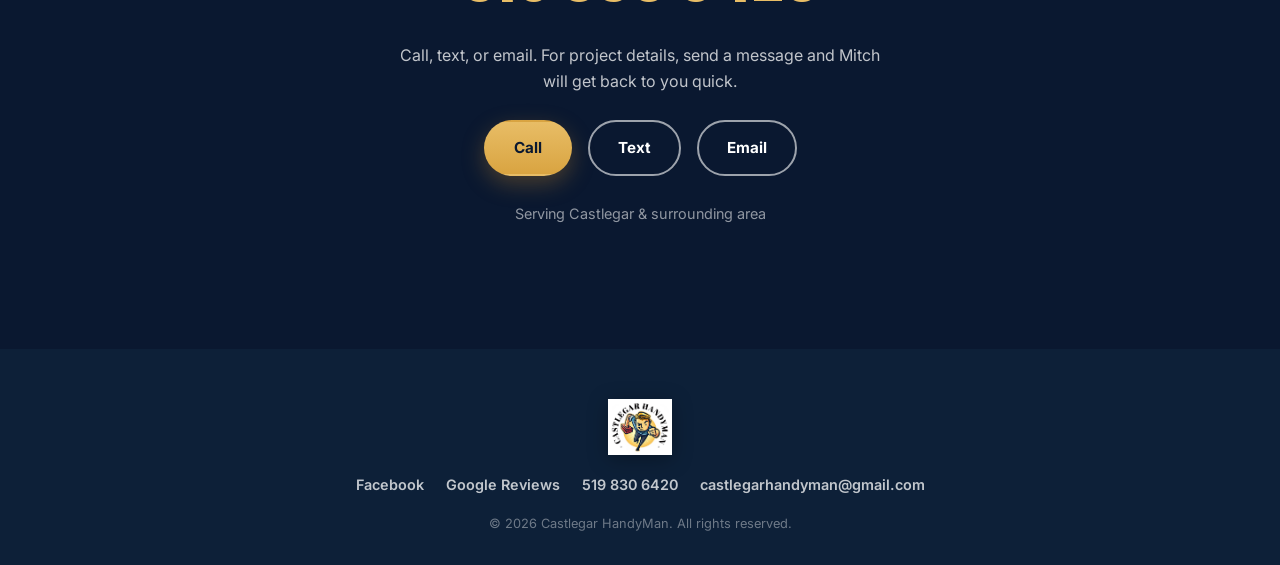
==== commit 4858edce: "Update index.html" ====
--- a/index.html
+++ b/index.html
@@ -110,8 +110,9 @@
 
 <!-- ============ ABOUT ============ -->
 <section class="about" id="about">
+  <img src="logo.png" alt="Castlegar Handyman logo background" loading="lazy">
   <div class="about-media">
-    <!-- <img src="logo.png" alt="Castlegar Handyman logo background" loading="lazy">
+   
     <div class="about-overlay"></div>
   </div>
   
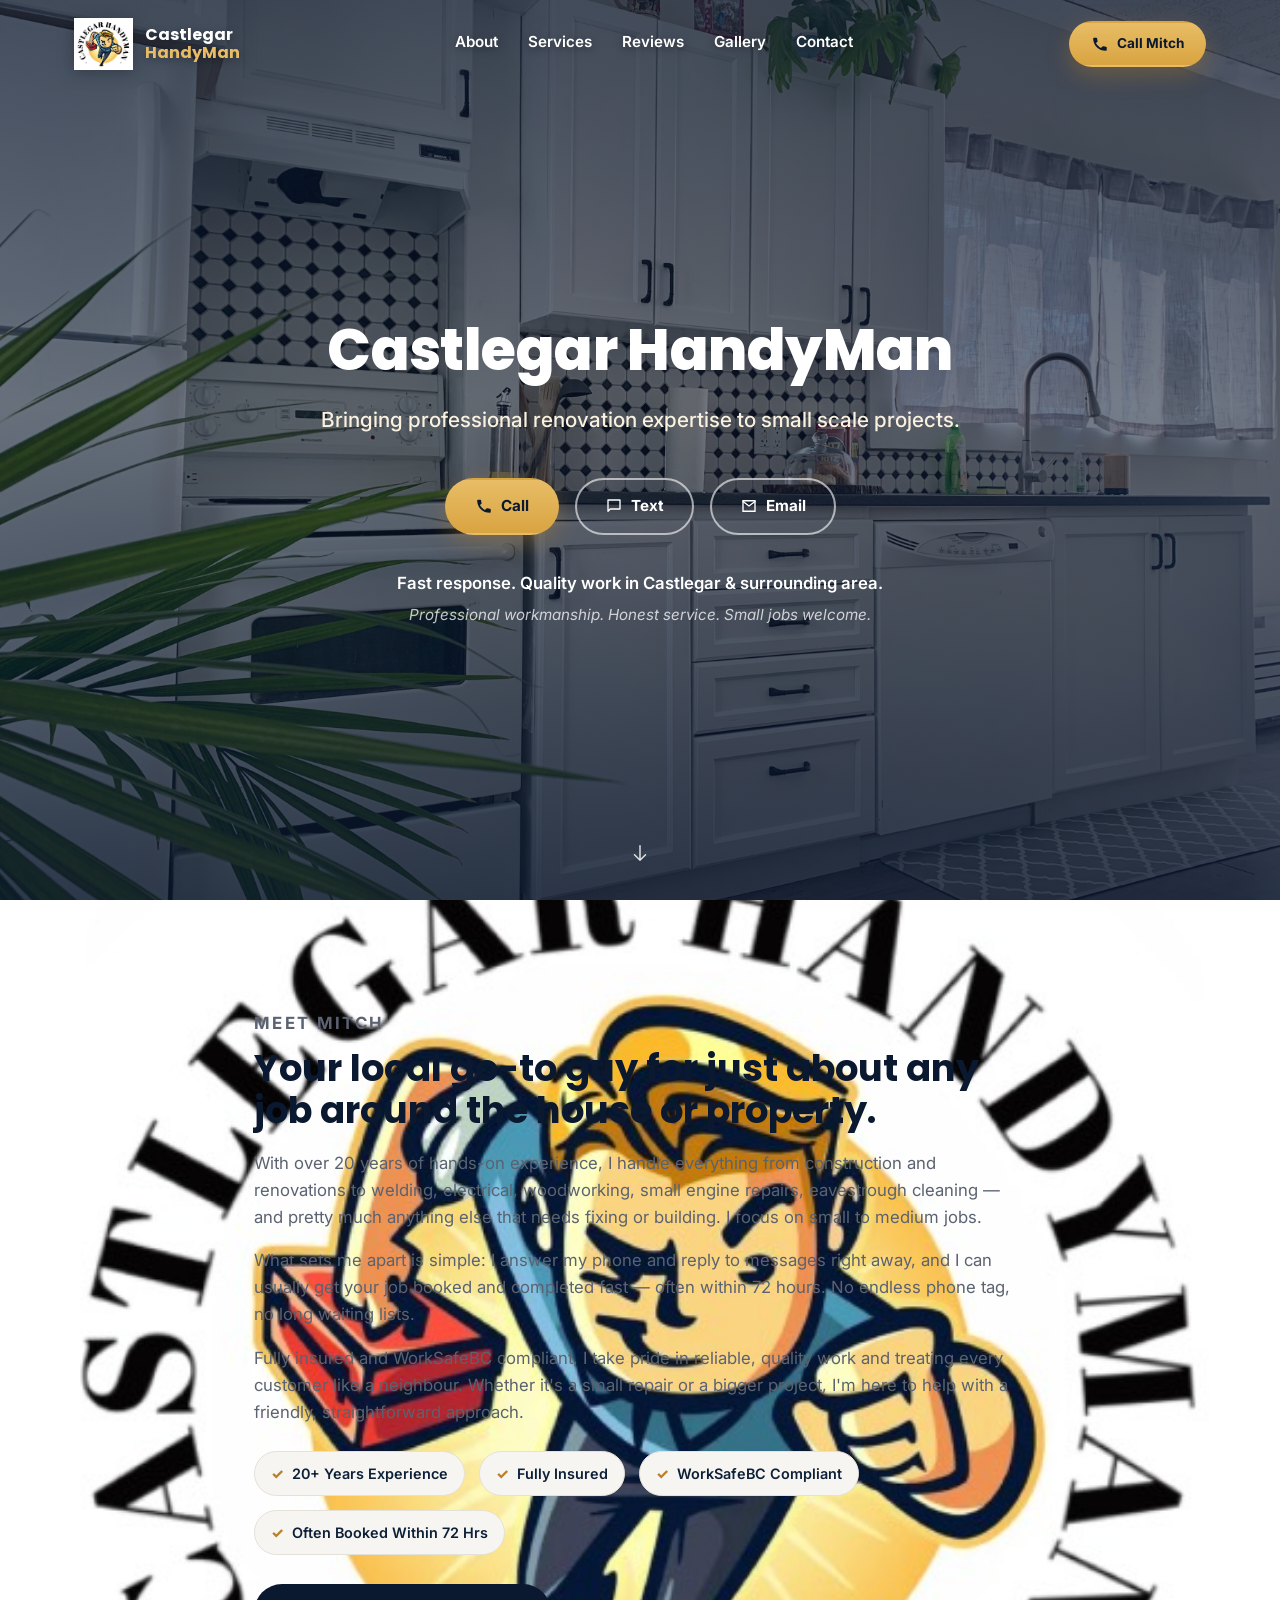
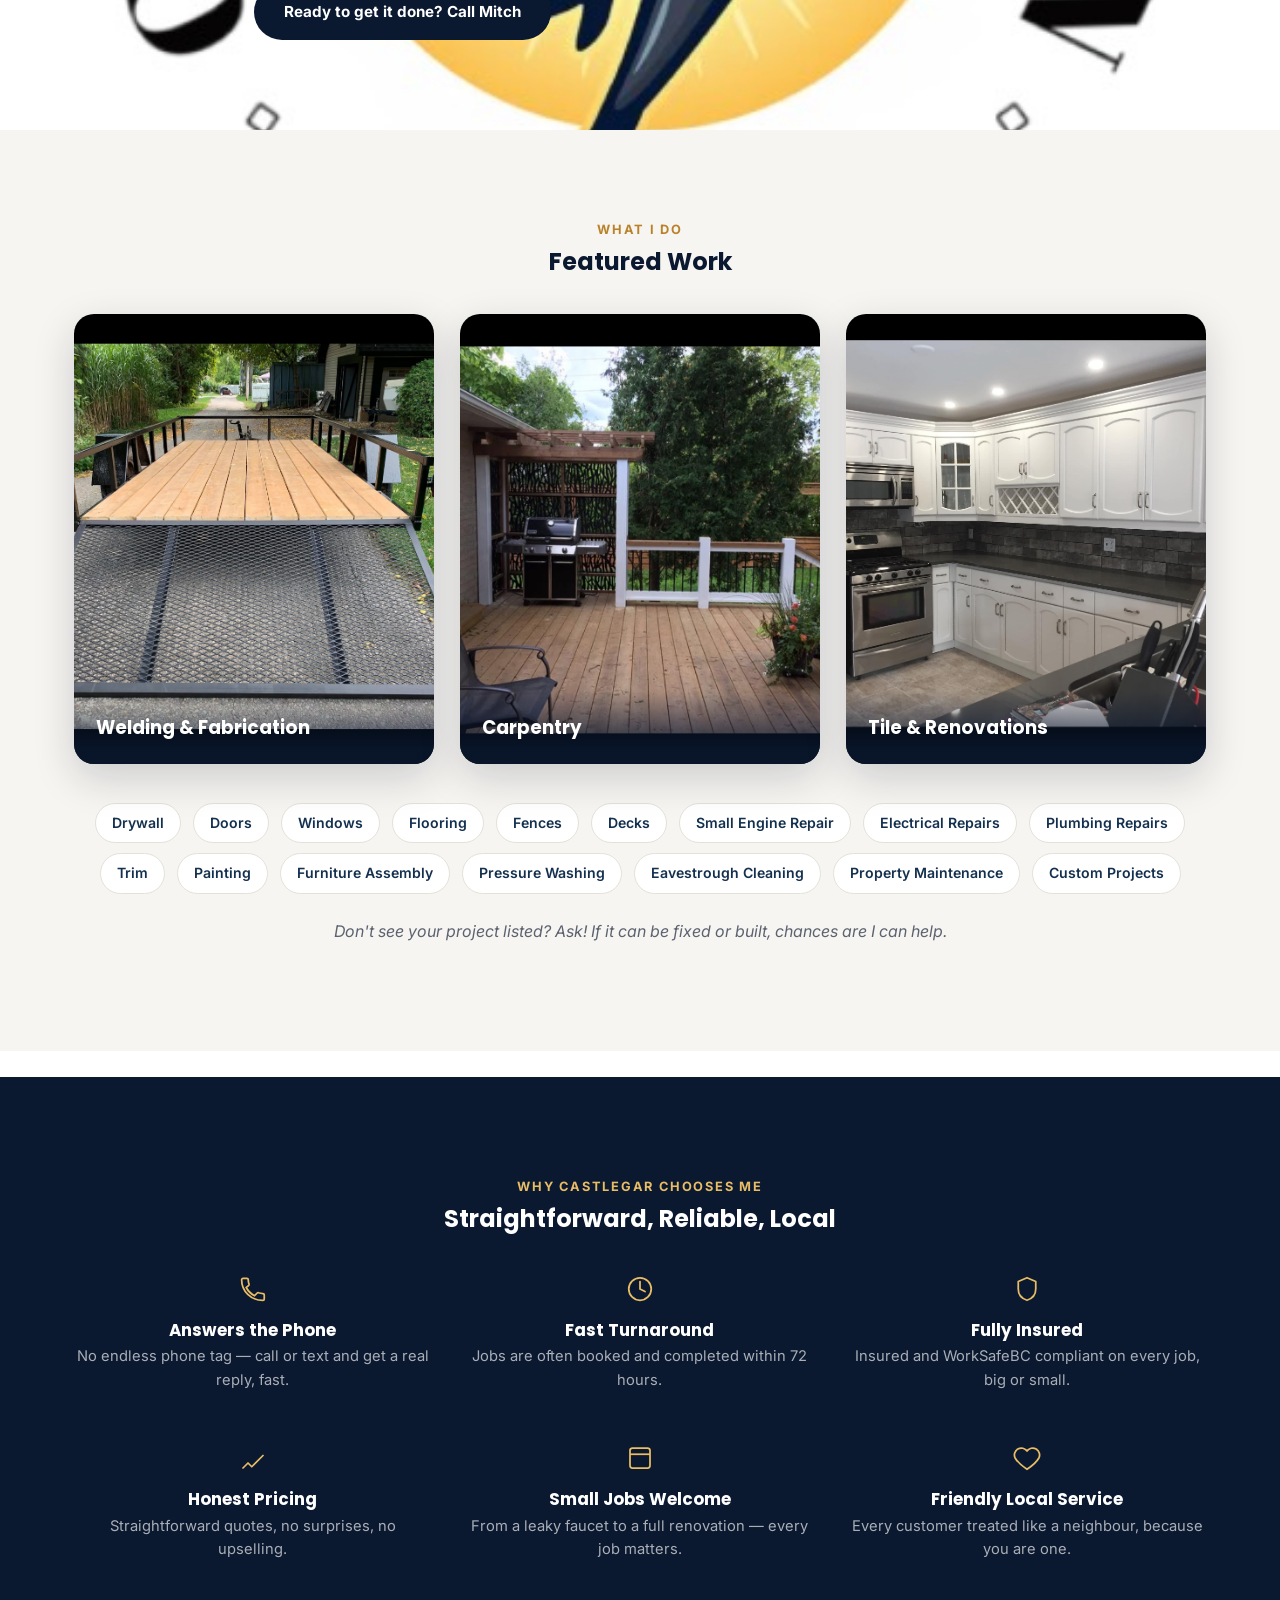
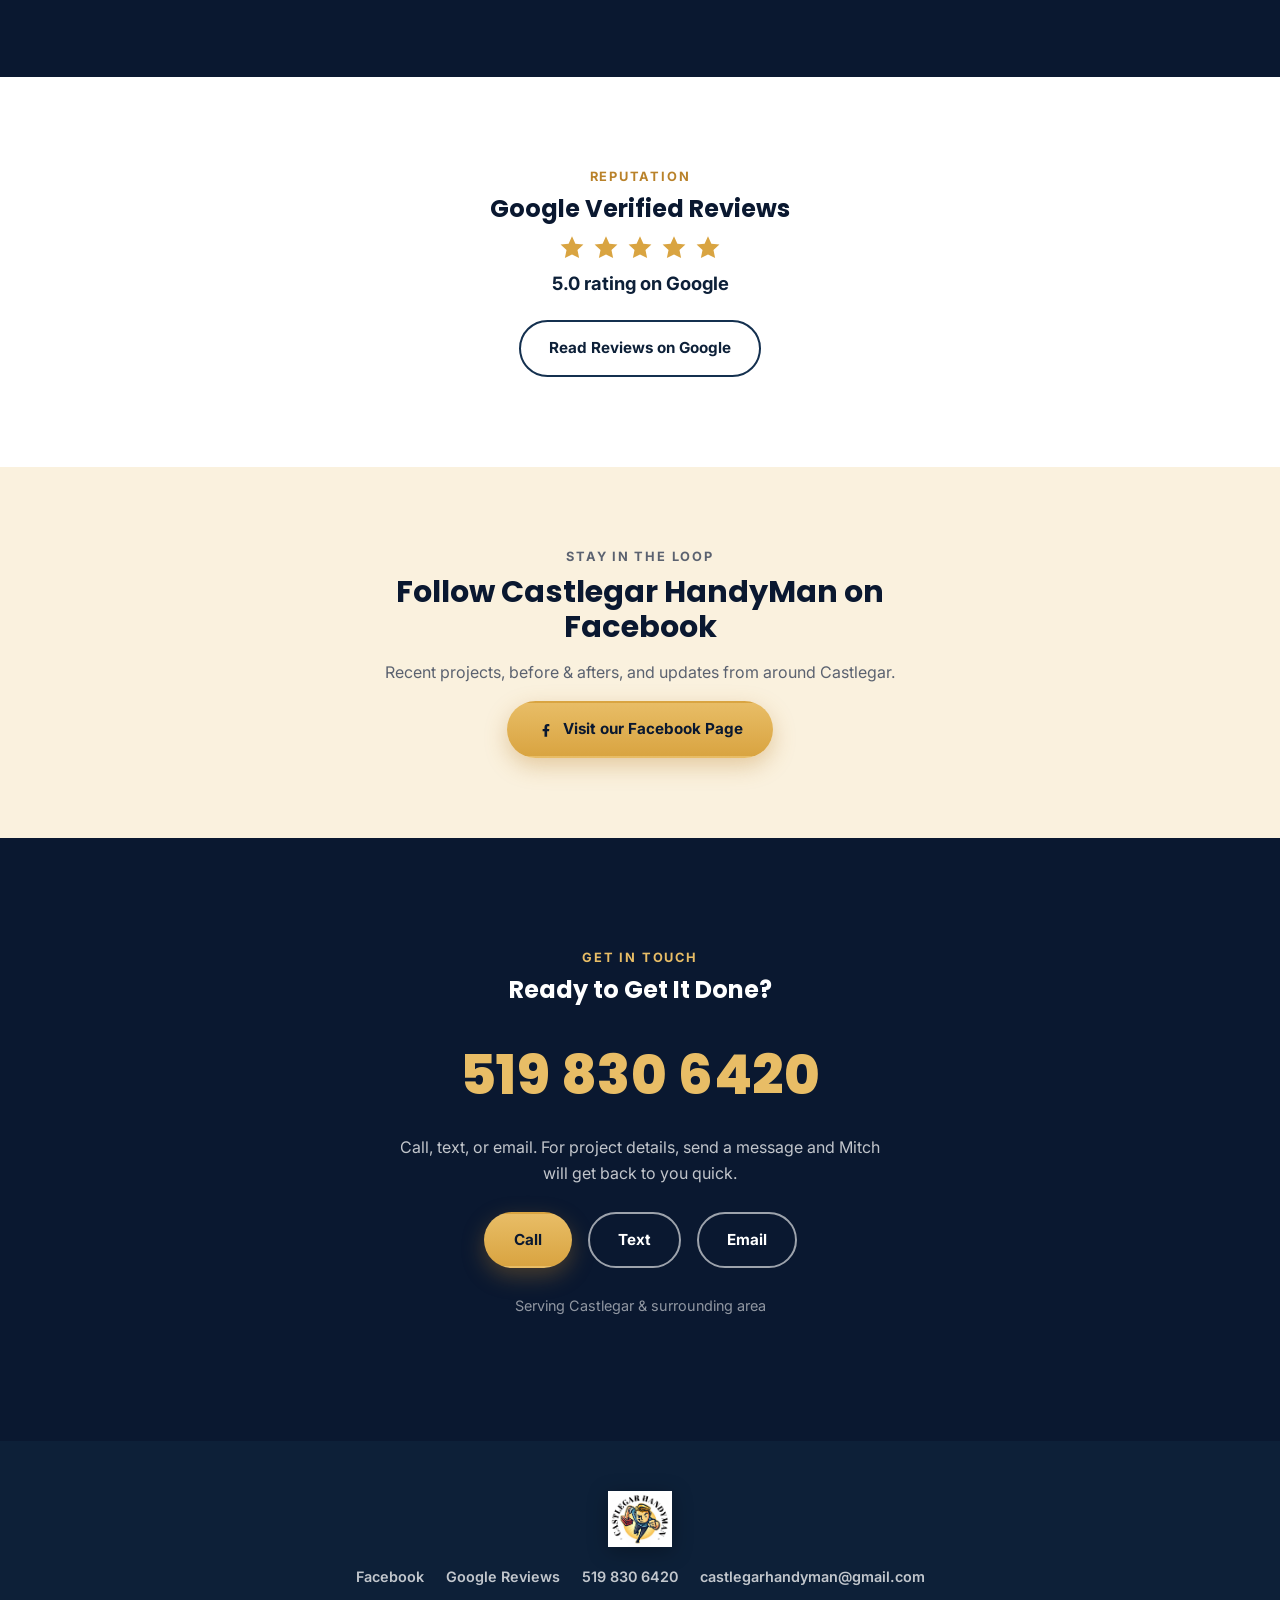
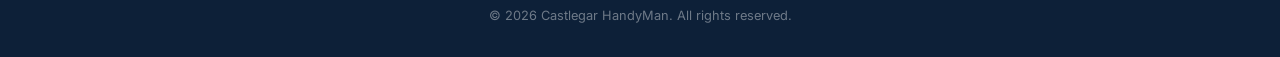
==== commit 4721020e: "Update index.html" ====
--- a/index.html
+++ b/index.html
@@ -110,9 +110,9 @@
 
 <!-- ============ ABOUT ============ -->
 <section class="about" id="about">
-  <img src="logo.png" alt="Castlegar Handyman logo background" loading="lazy">
+  
   <div class="about-media">
-   
+   <img src="logo.png" alt="Castlegar Handyman logo background" loading="lazy">
     <div class="about-overlay"></div>
   </div>
   
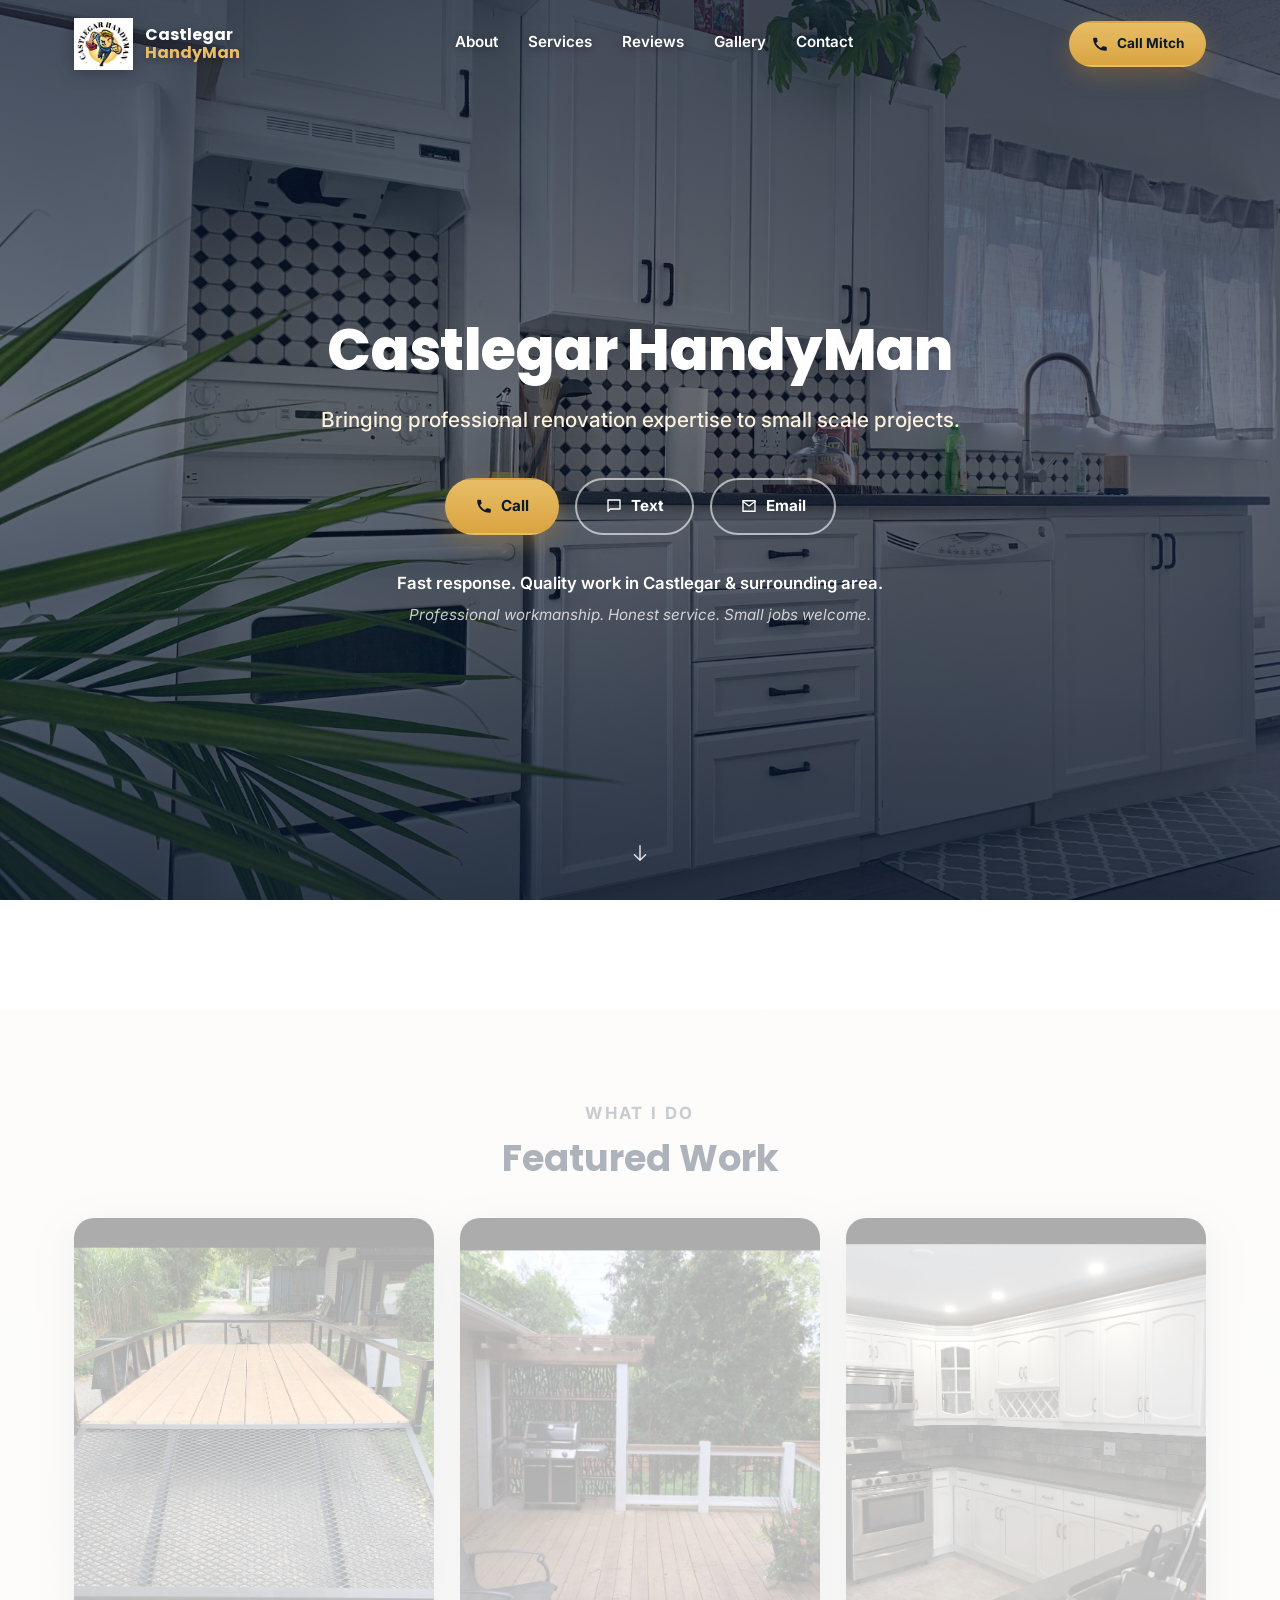
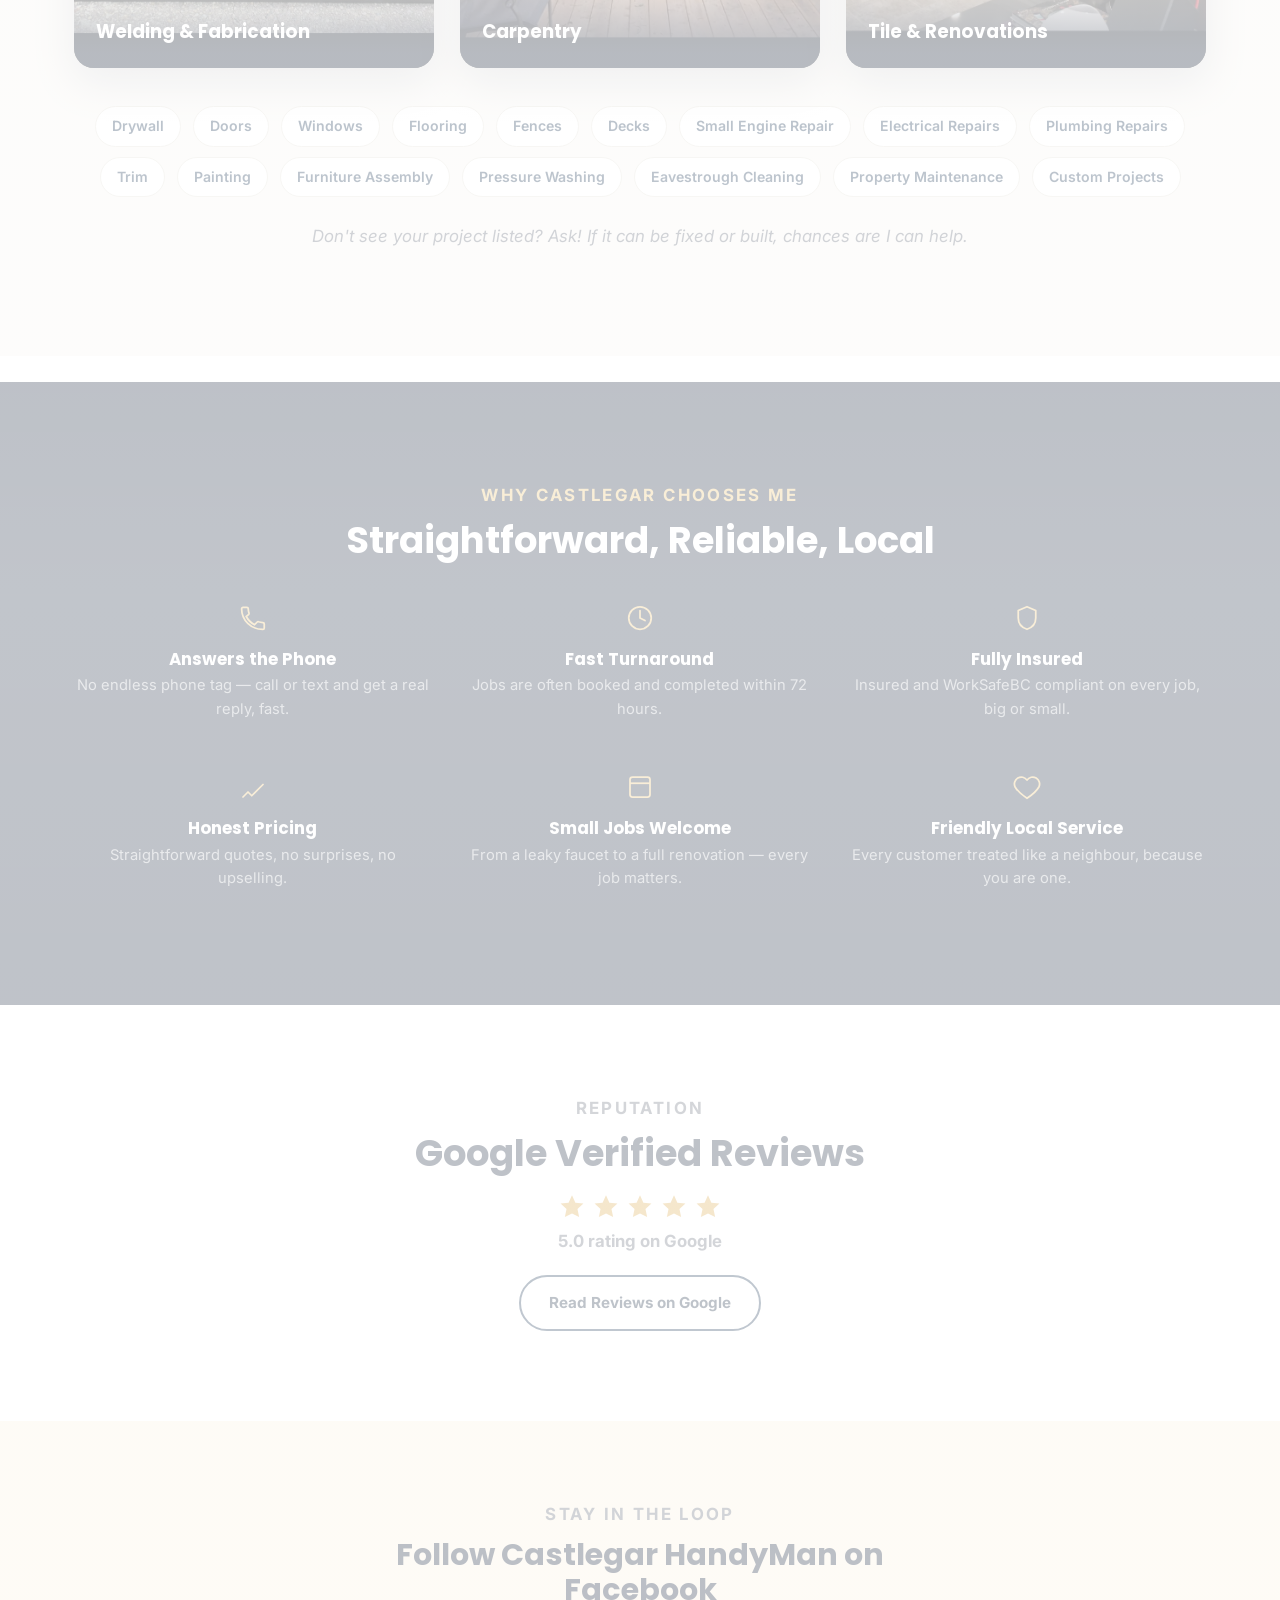
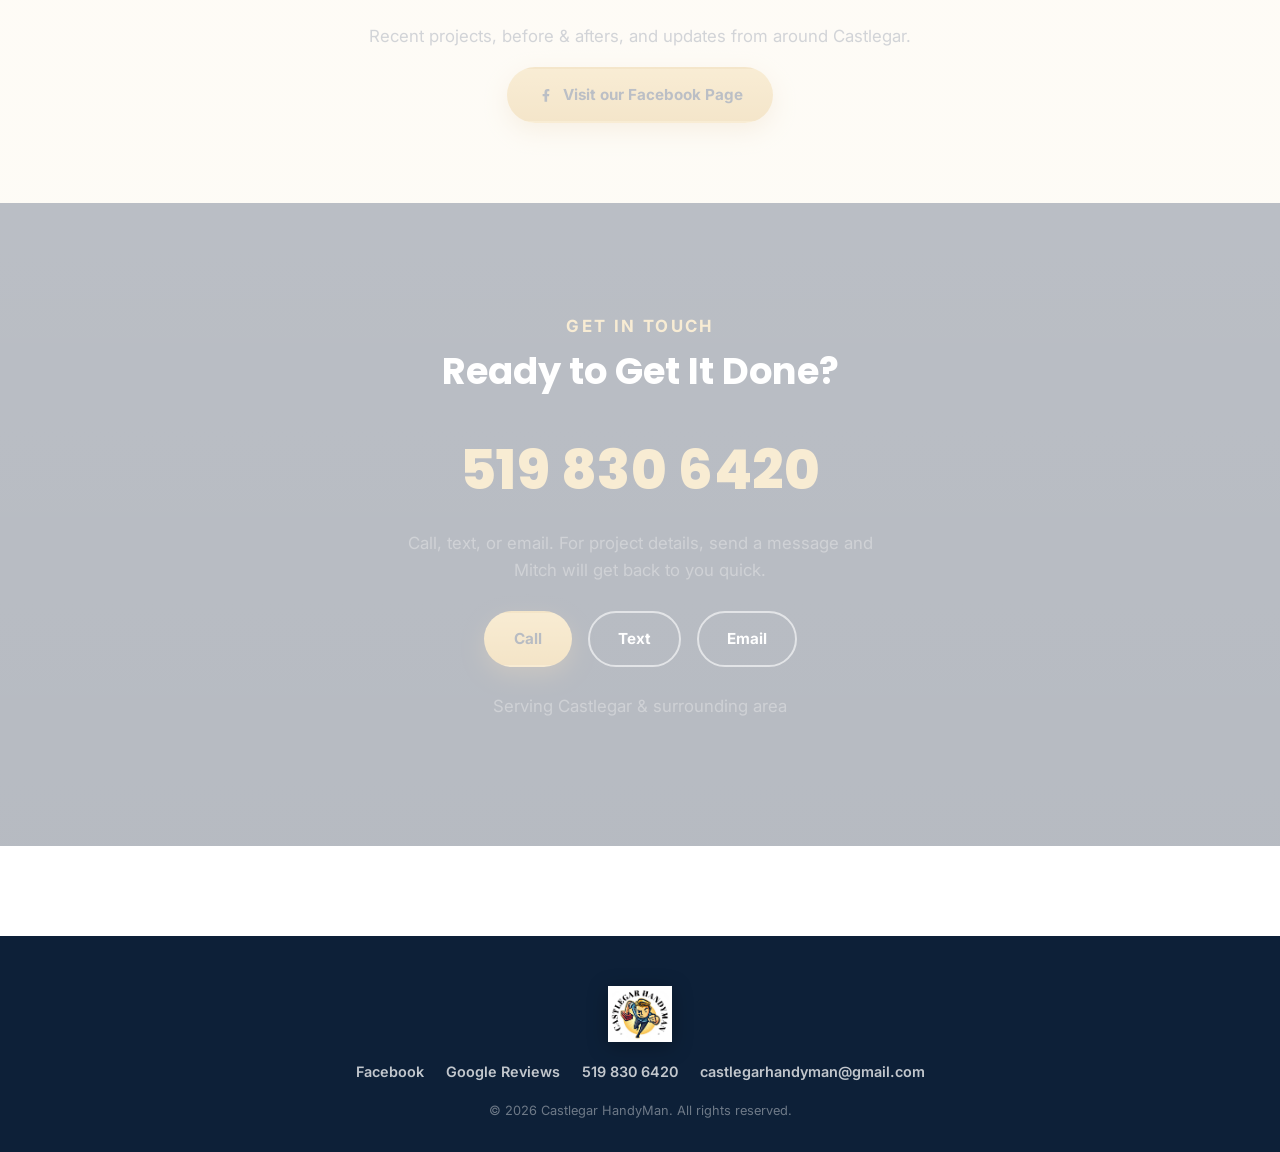
==== commit afb90456: "Update index.html" ====
--- a/index.html
+++ b/index.html
@@ -112,8 +112,9 @@
 <section class="about" id="about">
   
   <div class="about-media">
-   <img src="logo.png" alt="Castlegar Handyman logo background" loading="lazy">
+   
     <div class="about-overlay"></div>
+   <!-- <img src="logo.png" alt="Castlegar Handyman logo background" loading="lazy">
   </div>
   
   <div class="section-inner about-grid">
--- a/style.css
+++ b/style.css
@@ -182,21 +182,18 @@
   padding: 110px 0 90px;
   position: relative;
   overflow: hidden;
-  background: var(--white) 
-}
-
-.about-media{ position:absolute; inset:0; z-index:0; }
-.about-media img{ width:100%; height:100%; object-fit:cover; }
-}
+  background: var(--white) url('logo.png') center/contain no-repeat;
+   background-size: 45%
+}
+
 .about::before{
   content: '';
   position: absolute;
   inset: 0;
   background: linear-gradient(180deg, 
-    rgba(255,255,255,0.88) 0%, 
-    rgba(255,255,255,0.92) 35%, 
-    rgba(255,255,255,0.90) 65%, 
-    rgba(255,255,255,0.85) 100%);
+    rgba(255,255,255,0.65) 0%, 
+    rgba(255,255,255,0.75) 40%, 
+    rgba(255,255,255,0.70) 100%);
   z-index: 1;
 }
 
@@ -204,6 +201,7 @@
   max-width: 820px;
   position: relative;
   z-index: 2;
+}
 }
 .about-grid{ max-width: 820px; }
 .about-grid{ max-width: 820px; }
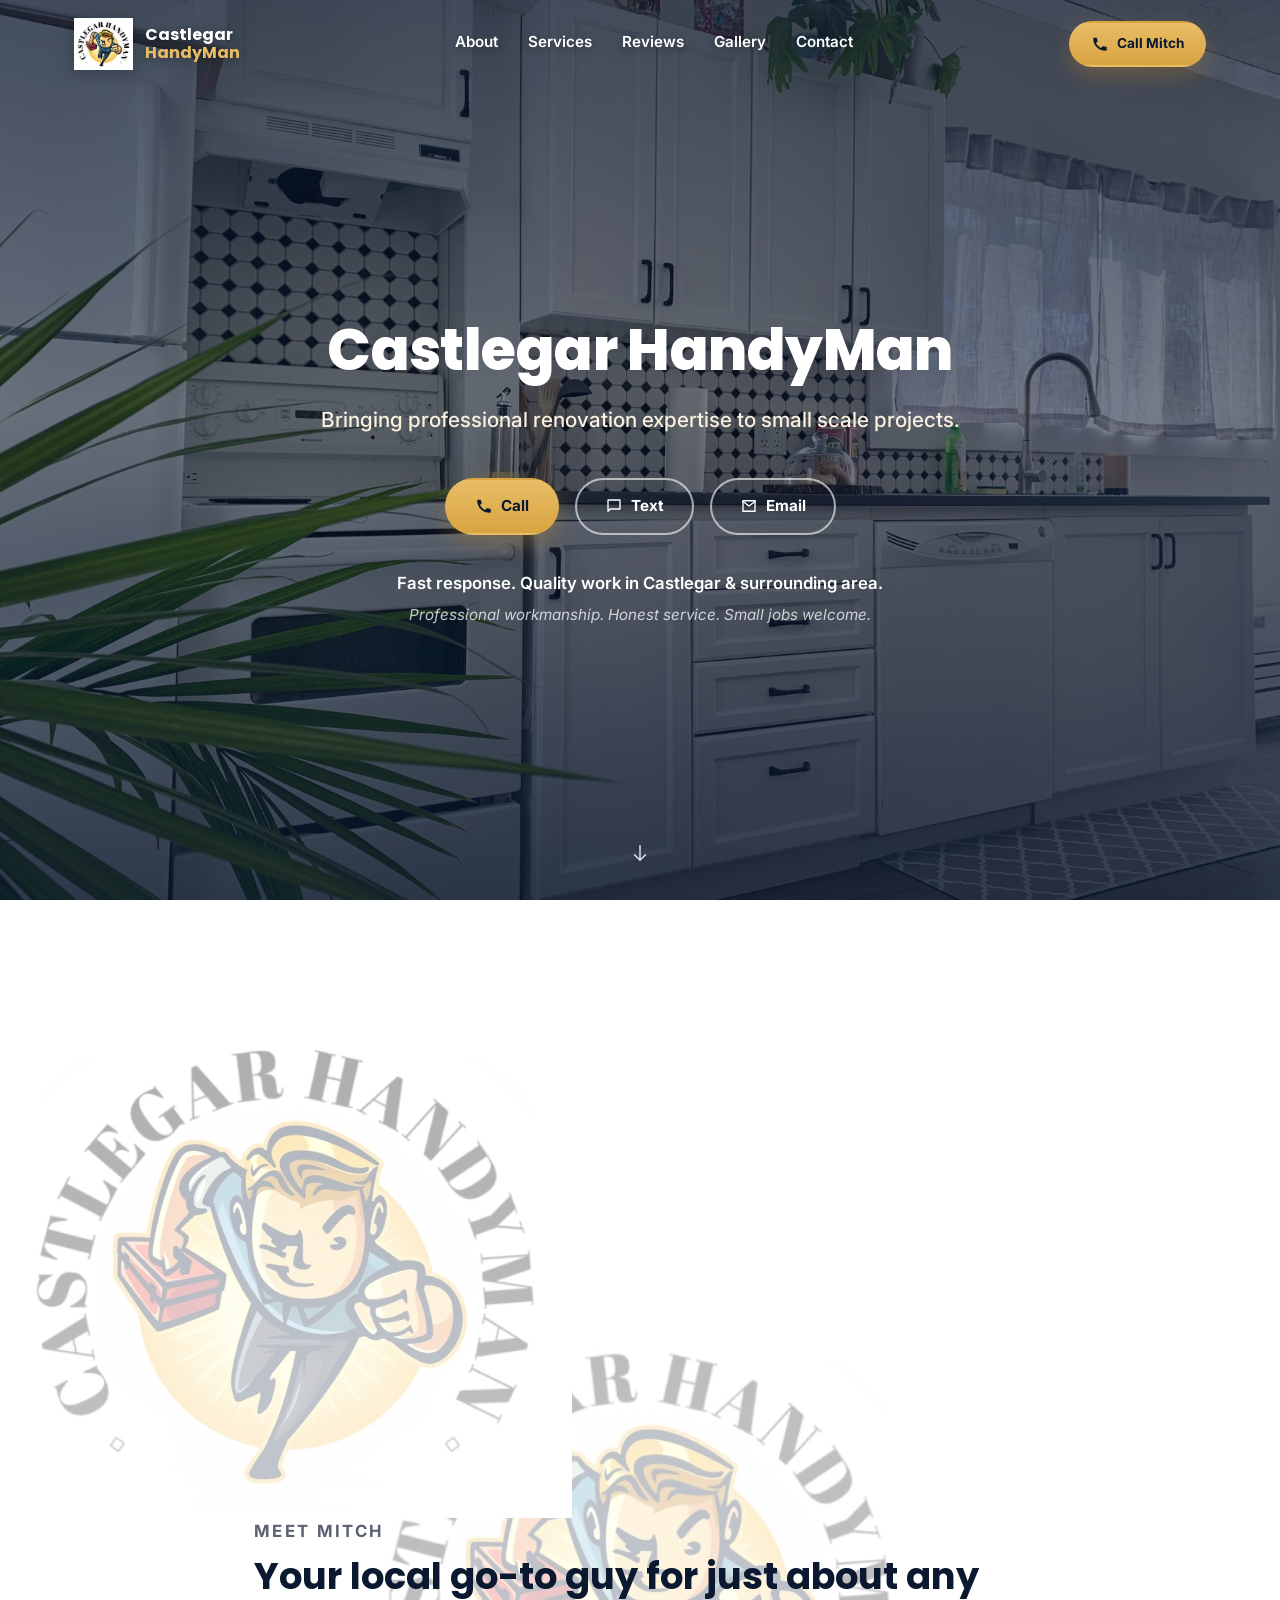
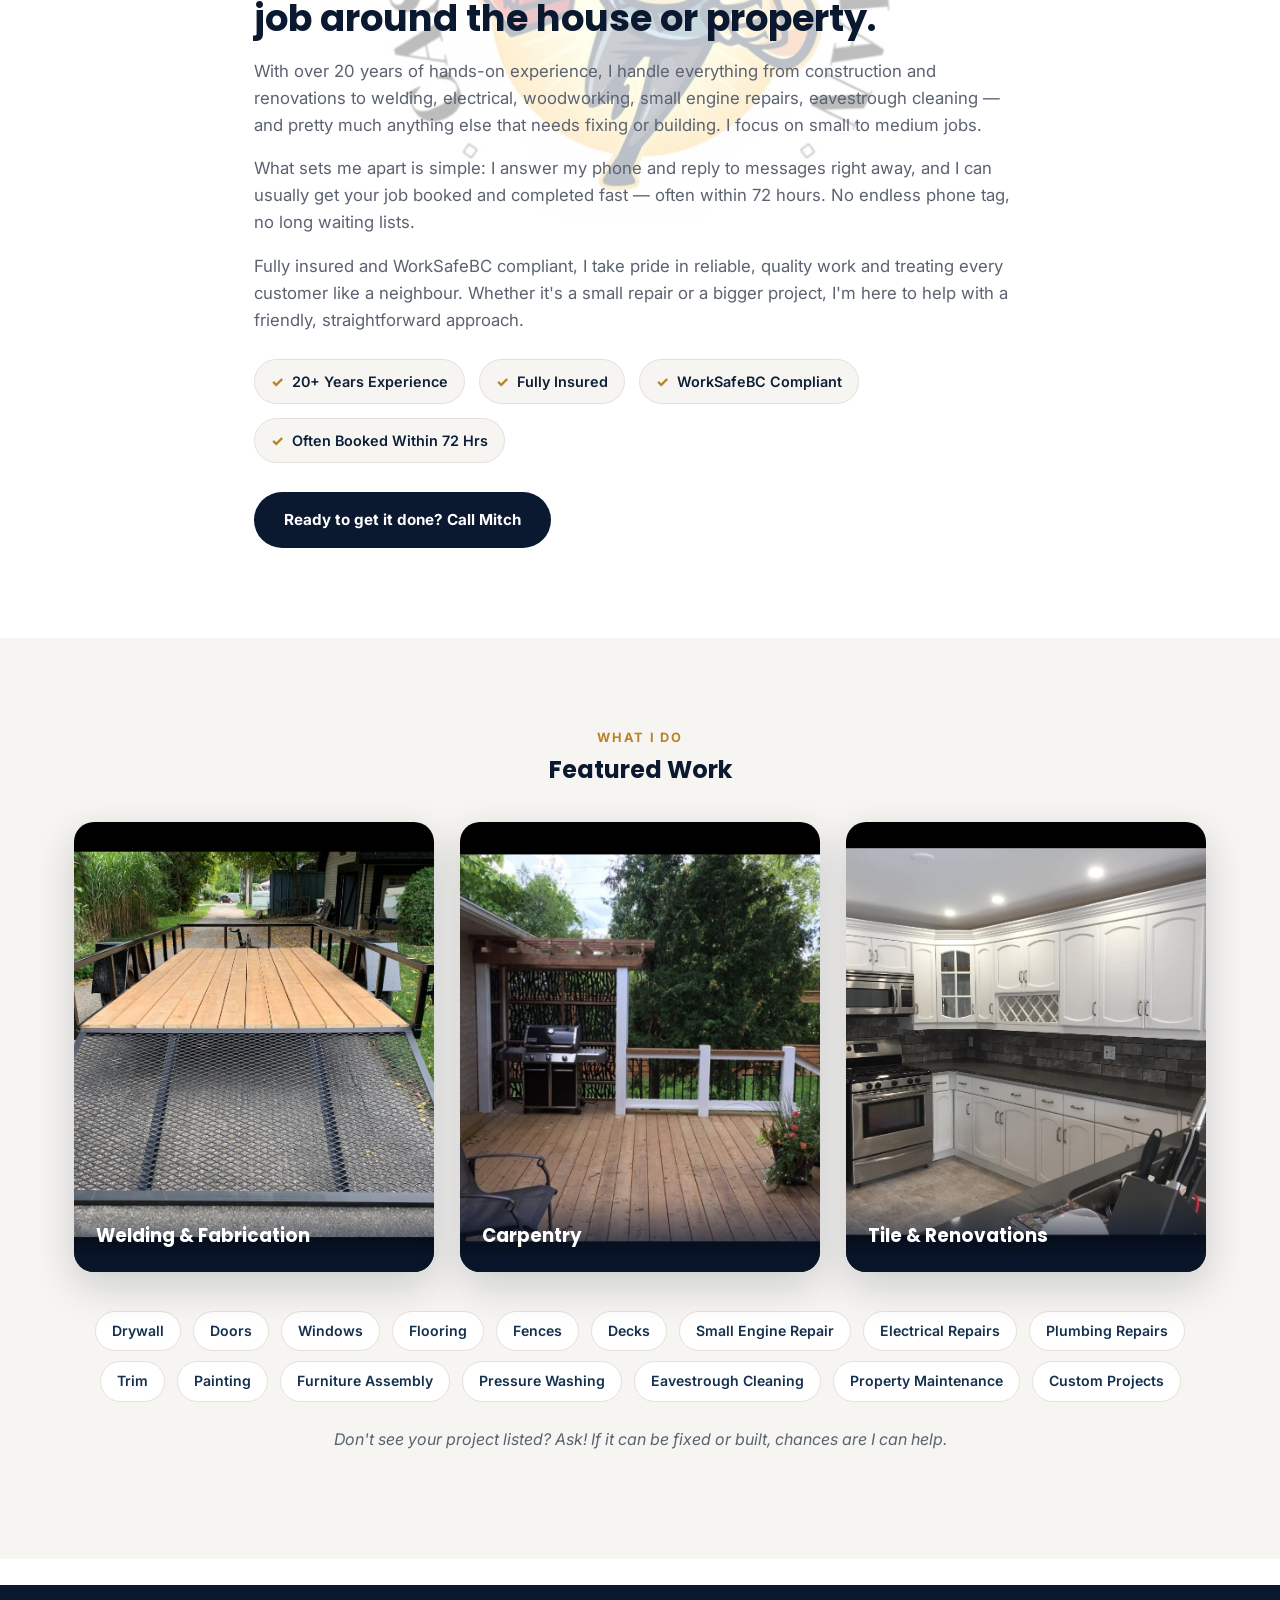
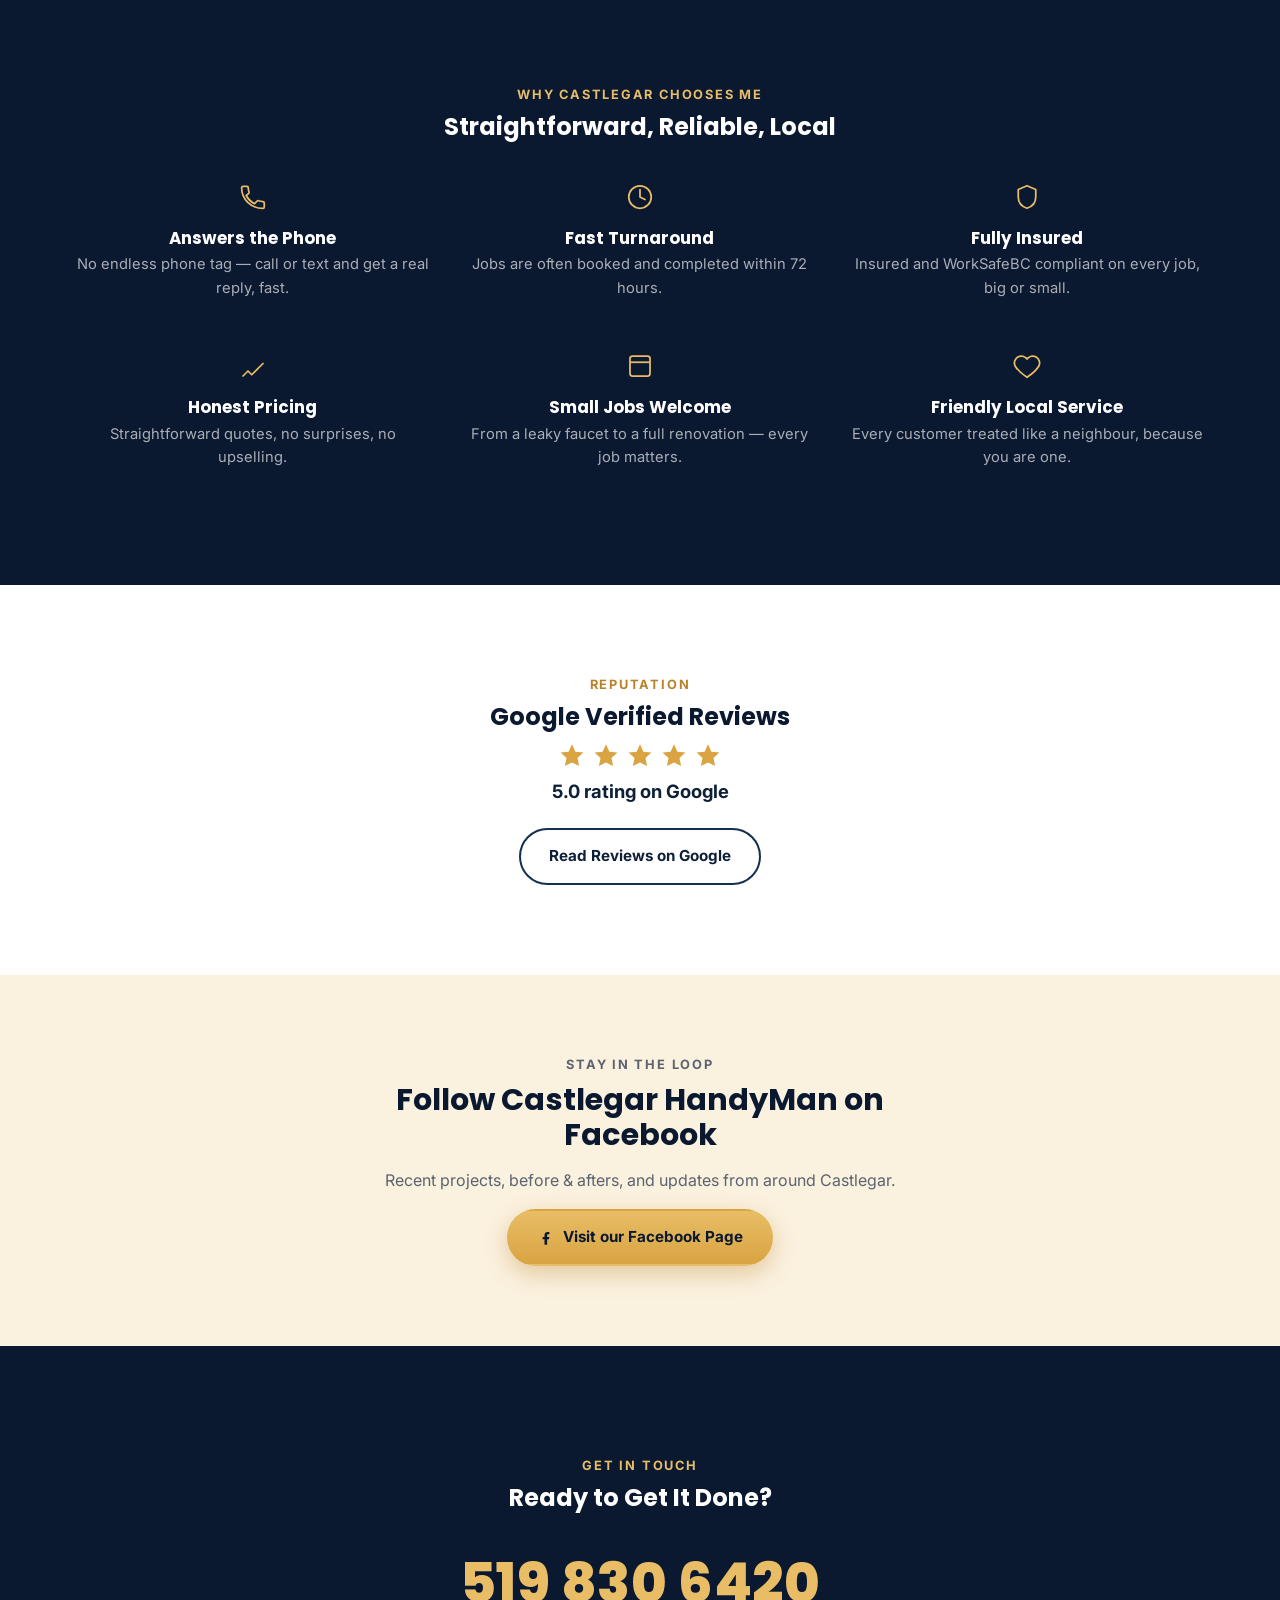
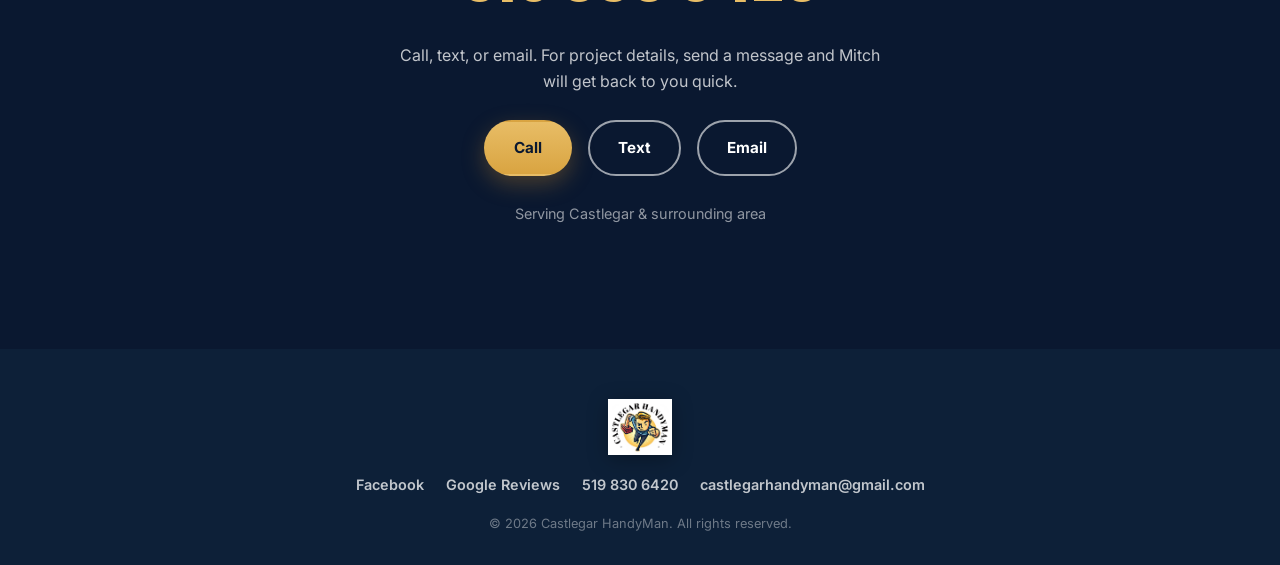
==== commit a40d00c5: "Update index.html" ====
--- a/index.html
+++ b/index.html
@@ -114,7 +114,7 @@
   <div class="about-media">
    
     <div class="about-overlay"></div>
-   <!-- <img src="logo.png" alt="Castlegar Handyman logo background" loading="lazy">
+   <img src="logo.png" alt="Castlegar Handyman logo background" loading="lazy">
   </div>
   
   <div class="section-inner about-grid">
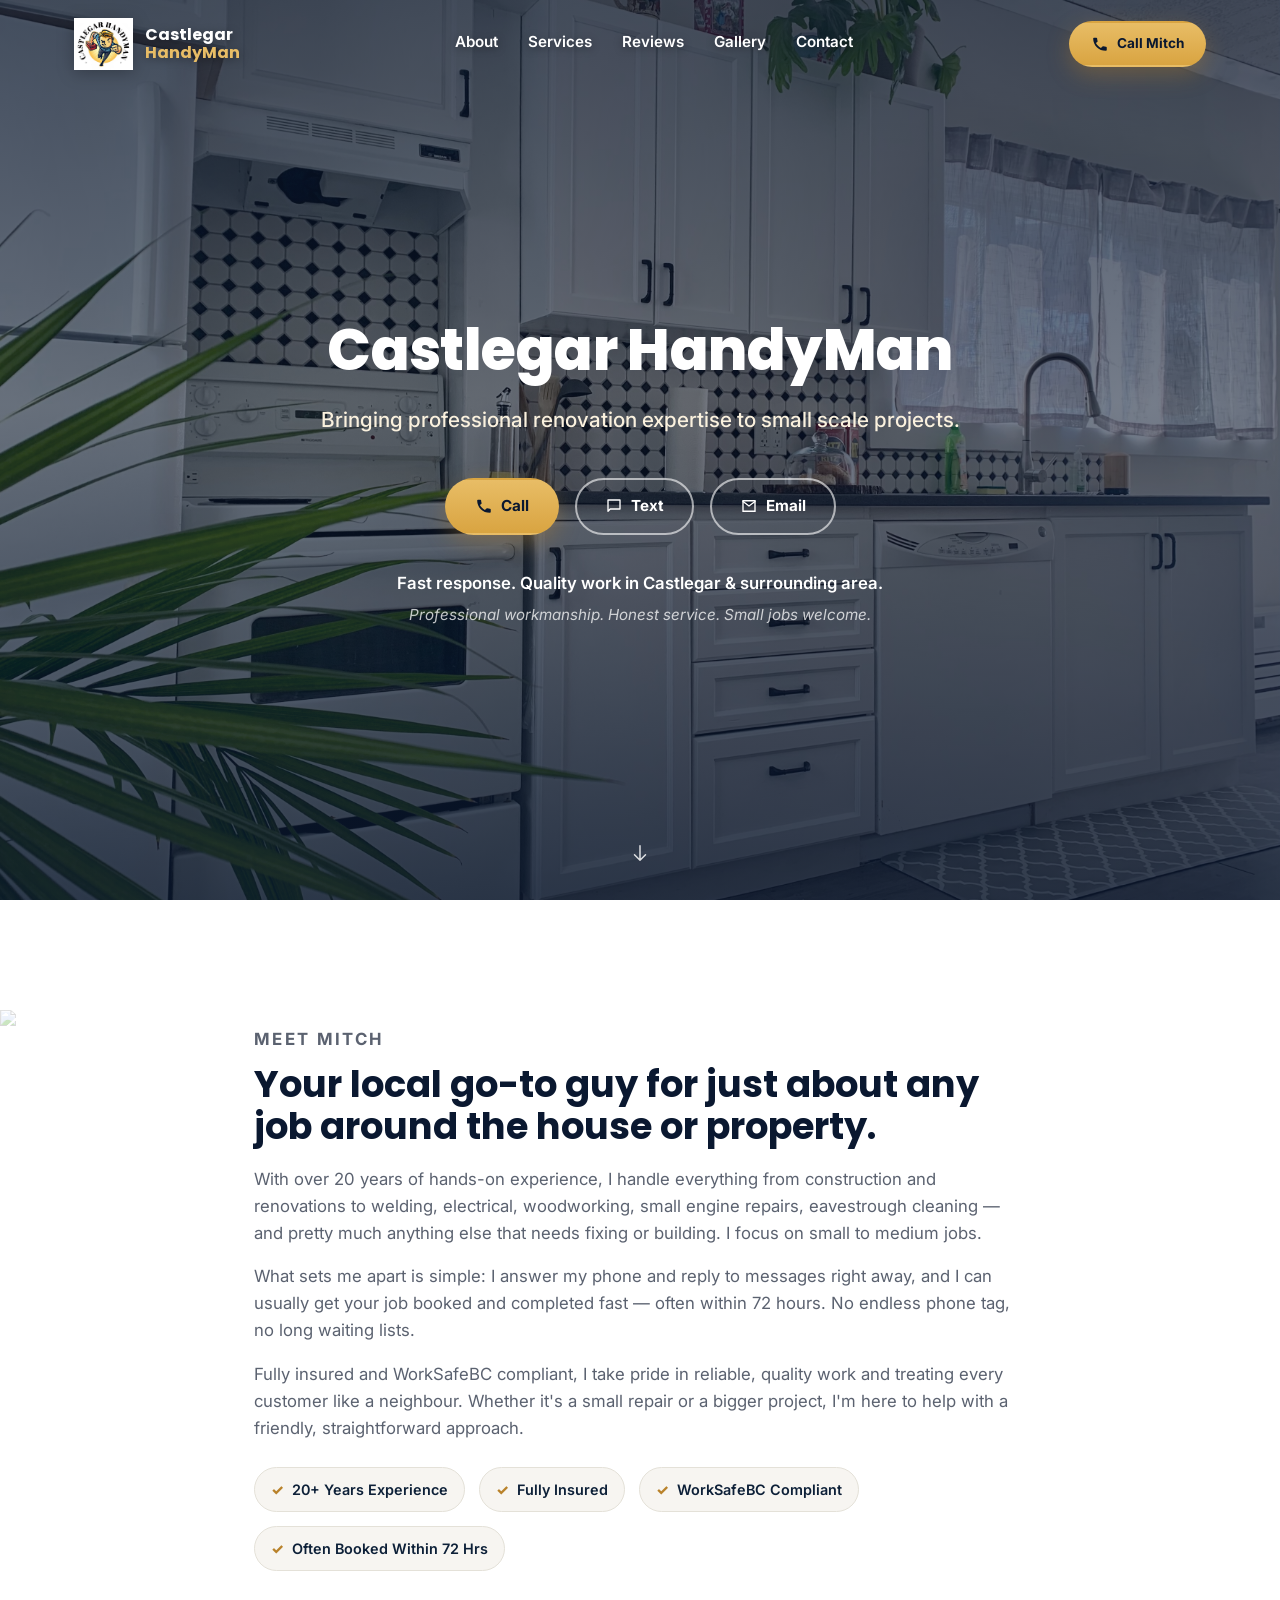
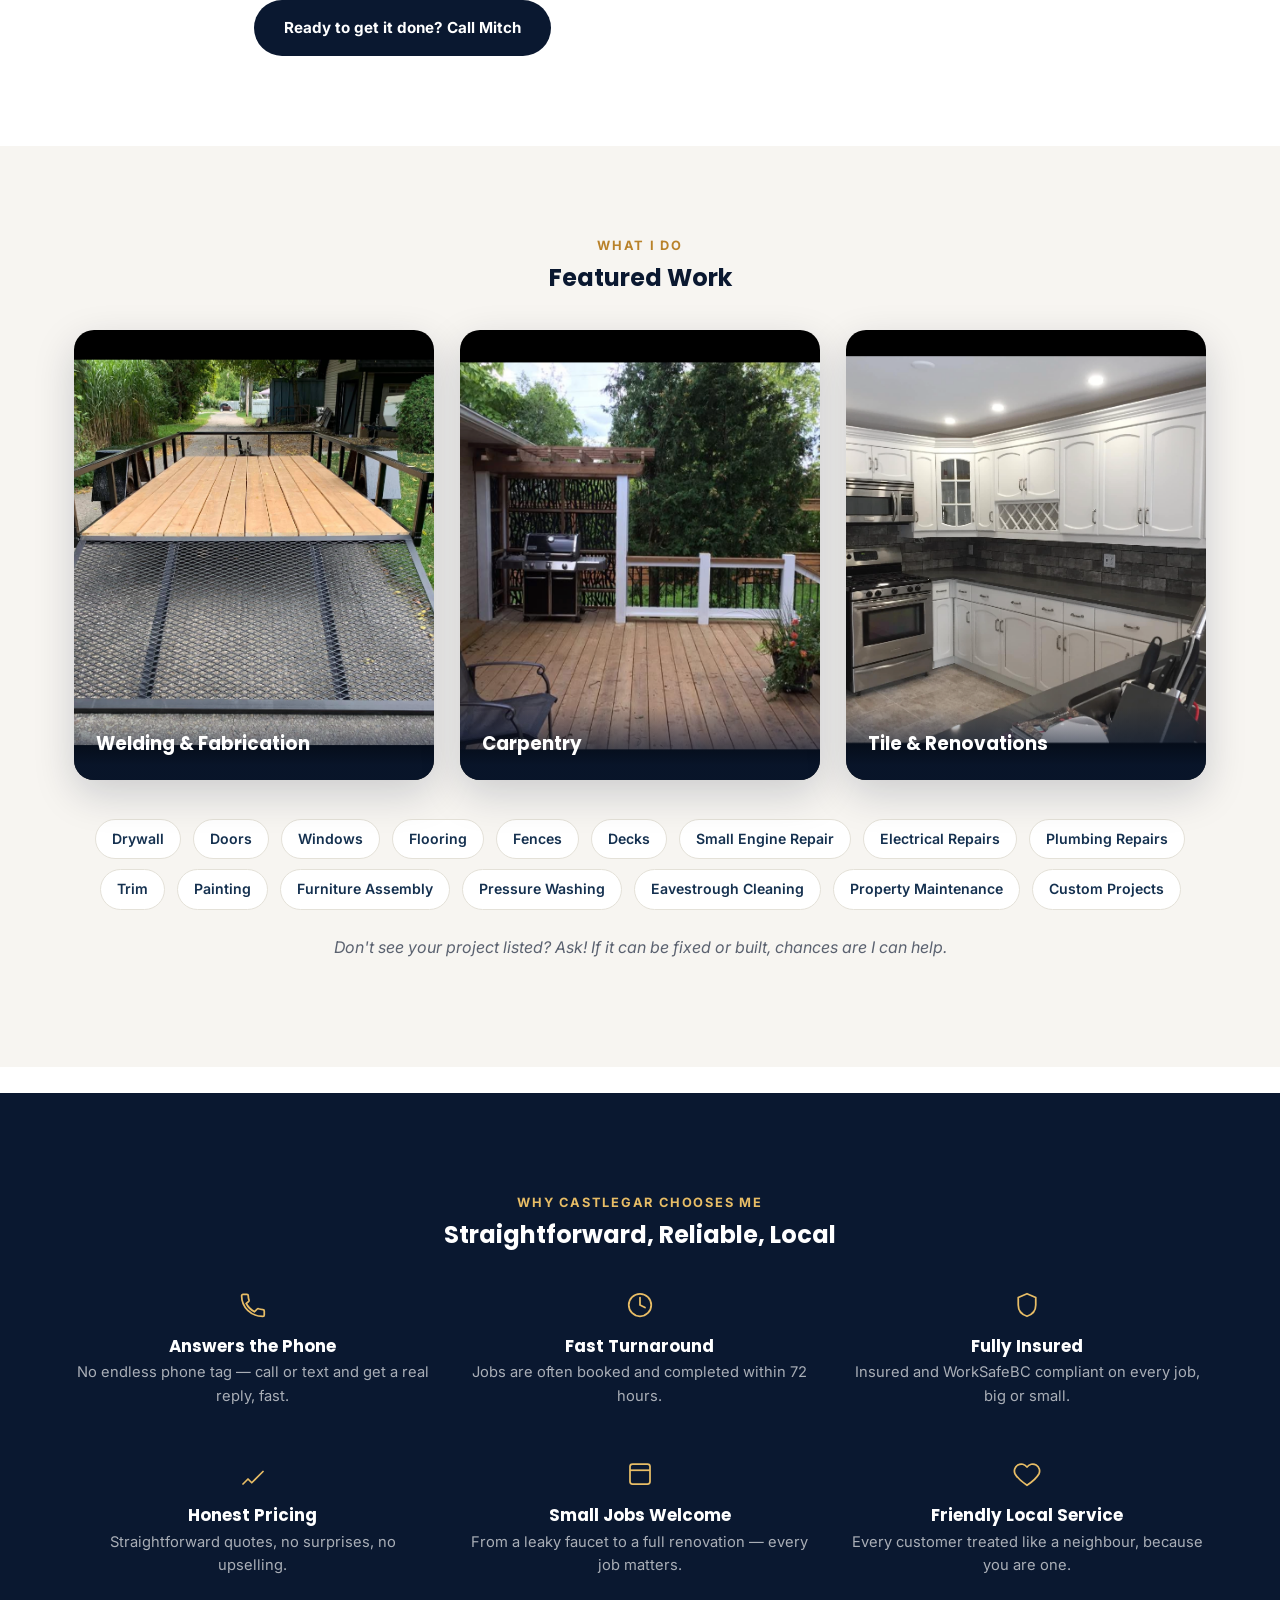
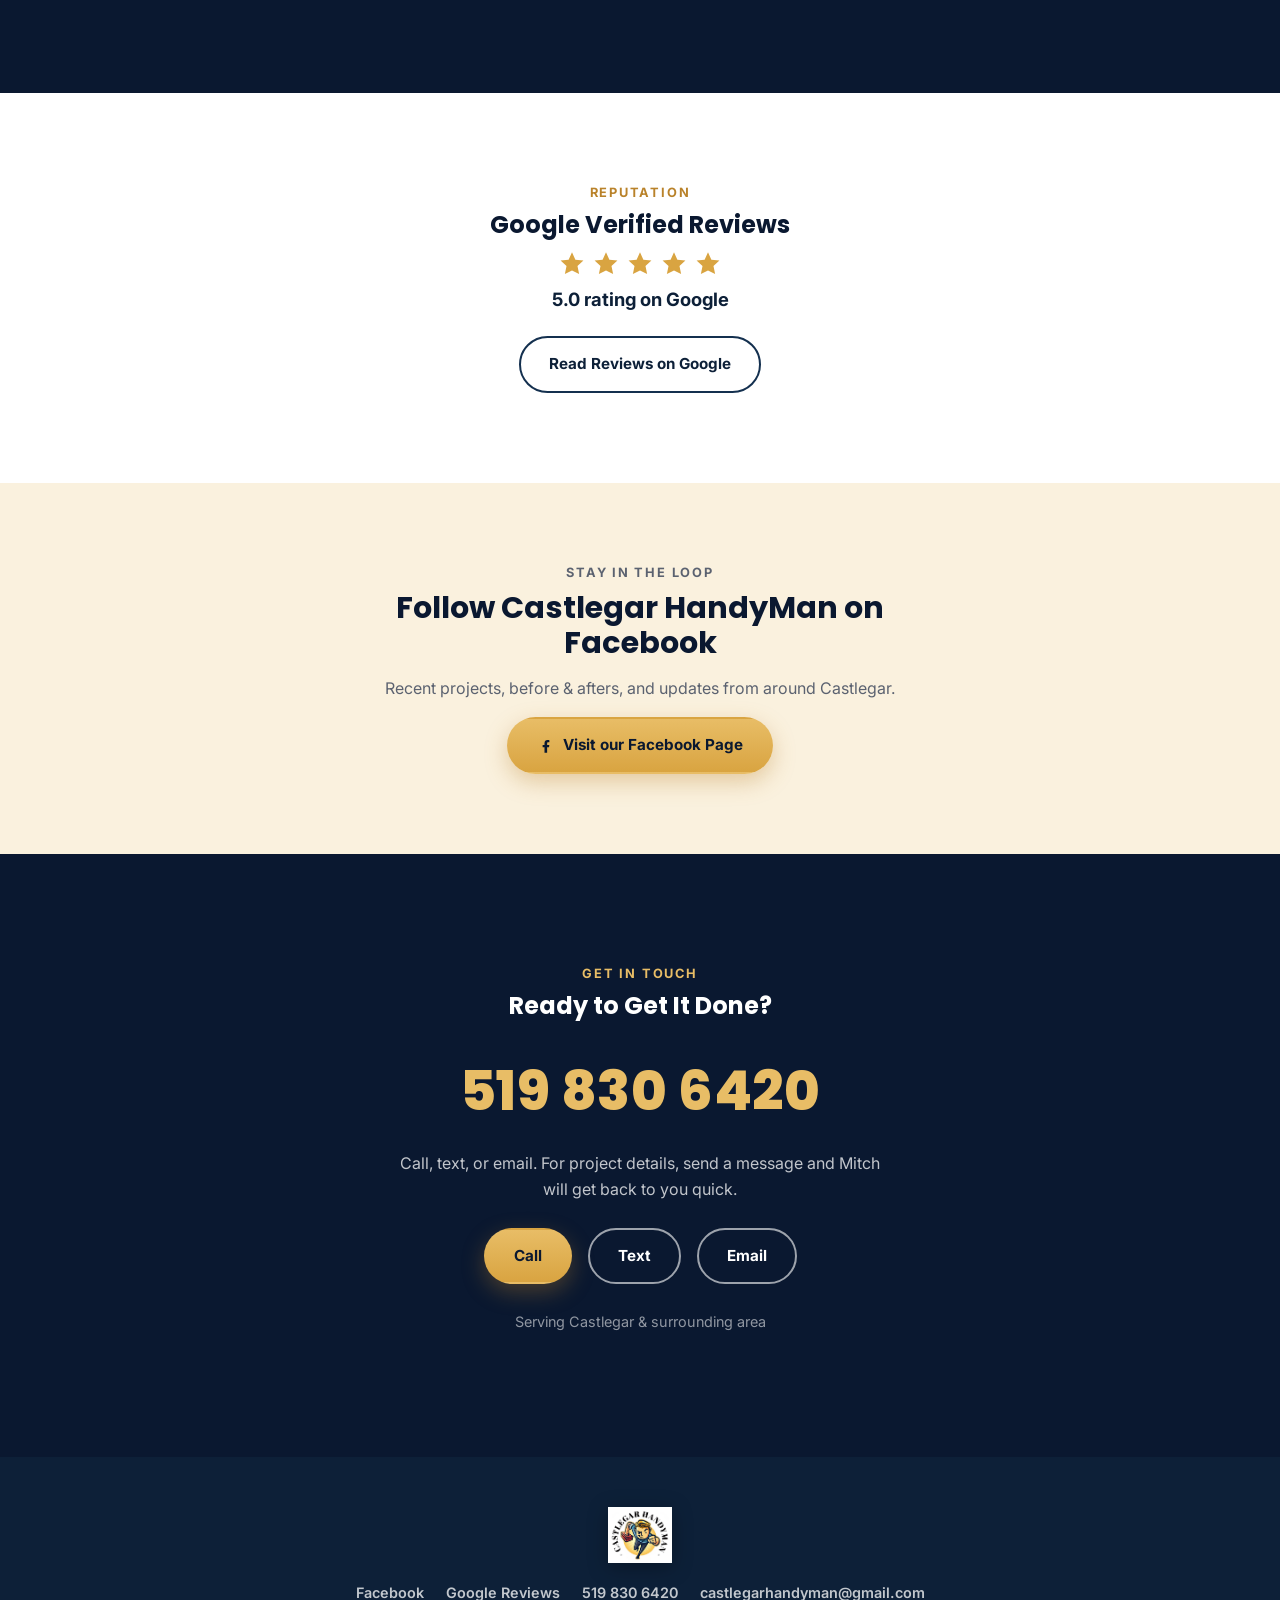
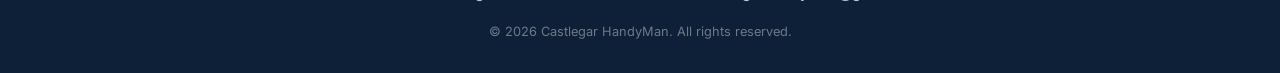
==== commit cbc36c1c: "Update index.html" ====
--- a/index.html
+++ b/index.html
@@ -114,7 +114,7 @@
   <div class="about-media">
    
     <div class="about-overlay"></div>
-   <img src="logo.png" alt="Castlegar Handyman logo background" loading="lazy">
+   <img src= alt="Castlegar Handyman logo background" loading="lazy">
   </div>
   
   <div class="section-inner about-grid">
--- a/style.css
+++ b/style.css
@@ -182,7 +182,7 @@
   padding: 110px 0 90px;
   position: relative;
   overflow: hidden;
-  background: var(--white) url('logo.png') center/contain no-repeat;
+  background: var(--white) url('') center/contain no-repeat;
    background-size: 45%
 }
 
